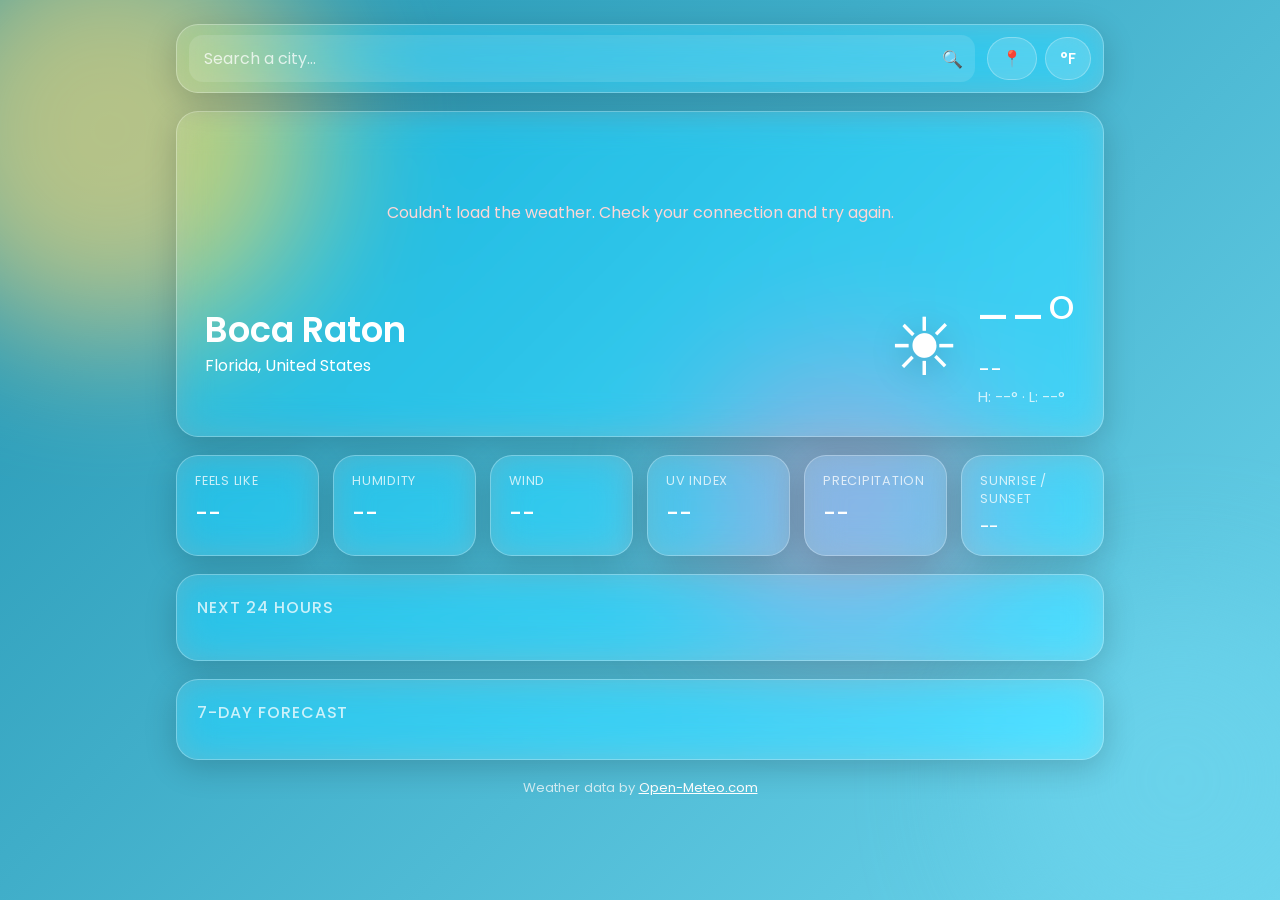
==== index.html @ b93be5ba "Add glassmorphic weather app using Open-Meteo API Default location is Boca Raton, FL. Includes curre" ====
<!DOCTYPE html>
<html lang="en">
<head>
  <meta charset="UTF-8" />
  <meta name="viewport" content="width=device-width, initial-scale=1.0" />
  <title>Glass Weather</title>
  <meta name="description" content="A glassmorphic weather app powered by the Open-Meteo API. Default location: Boca Raton, FL." />
  <link rel="preconnect" href="https://fonts.googleapis.com" />
  <link rel="preconnect" href="https://fonts.gstatic.com" crossorigin />
  <link href="https://fonts.googleapis.com/css2?family=Poppins:wght@300;400;500;600&display=swap" rel="stylesheet" />
  <link rel="stylesheet" href="style.css" />
</head>
<body data-sky="clear-day">
  <div class="bg">
    <span class="blob blob-1"></span>
    <span class="blob blob-2"></span>
    <span class="blob blob-3"></span>
  </div>

  <main class="app">
    <header class="glass topbar">
      <form id="search-form" class="search" autocomplete="off">
        <input id="search-input" type="search" placeholder="Search a city…" aria-label="Search a city" />
        <button type="submit" aria-label="Search">🔍</button>
        <ul id="suggestions" class="glass suggestions" hidden></ul>
      </form>
      <div class="actions">
        <button id="locate-btn" class="pill" type="button" title="Use my location">📍</button>
        <button id="unit-btn" class="pill" type="button" title="Toggle units">°F</button>
      </div>
    </header>

    <section class="glass current" aria-live="polite">
      <div id="status" class="status">Loading weather…</div>
      <div id="current-content" class="current-content" hidden>
        <div class="place">
          <h1 id="place-name">Boca Raton</h1>
          <p id="place-sub">Florida, United States</p>
          <p id="local-time" class="muted"></p>
        </div>
        <div class="now">
          <div id="now-icon" class="now-icon">☀️</div>
          <div>
            <div id="now-temp" class="now-temp">--°</div>
            <div id="now-desc" class="now-desc">--</div>
            <div id="now-hilo" class="muted">H: --° · L: --°</div>
          </div>
        </div>
      </div>
    </section>

    <section class="details">
      <div class="glass tile"><span class="tile-label">Feels like</span><span id="d-feels" class="tile-value">--</span></div>
      <div class="glass tile"><span class="tile-label">Humidity</span><span id="d-humidity" class="tile-value">--</span></div>
      <div class="glass tile"><span class="tile-label">Wind</span><span id="d-wind" class="tile-value">--</span></div>
      <div class="glass tile"><span class="tile-label">UV index</span><span id="d-uv" class="tile-value">--</span></div>
      <div class="glass tile"><span class="tile-label">Precipitation</span><span id="d-precip" class="tile-value">--</span></div>
      <div class="glass tile"><span class="tile-label">Sunrise / Sunset</span><span id="d-sun" class="tile-value small">--</span></div>
    </section>

    <section class="glass panel">
      <h2>Next 24 hours</h2>
      <div id="hourly" class="hourly"></div>
    </section>

    <section class="glass panel">
      <h2>7-day forecast</h2>
      <ul id="daily" class="daily"></ul>
    </section>

    <footer class="footer">
      Weather data by <a href="https://open-meteo.com/" target="_blank" rel="noopener">Open-Meteo.com</a>
    </footer>
  </main>

  <script src="app.js"></script>
</body>
</html>
---- style.css ----
:root {
  --glass-bg: rgba(255, 255, 255, 0.14);
  --glass-border: rgba(255, 255, 255, 0.28);
  --glass-shadow: 0 8px 32px rgba(0, 0, 0, 0.18);
  --text: #ffffff;
  --muted: rgba(255, 255, 255, 0.75);
  --radius: 22px;
  --sky-1: #4facfe;
  --sky-2: #00c6fb;
  --sky-3: #f9d423;
}

/* Background palettes per weather condition */
body[data-sky="clear-day"]    { --sky-1: #2193b0; --sky-2: #6dd5ed; --sky-3: #ffd86f; }
body[data-sky="clear-night"]  { --sky-1: #0f2027; --sky-2: #203a43; --sky-3: #6a5acd; }
body[data-sky="cloudy"]       { --sky-1: #536976; --sky-2: #8e9eab; --sky-3: #bbd2c5; }
body[data-sky="rain"]         { --sky-1: #1e3c72; --sky-2: #2a5298; --sky-3: #4ca1af; }
body[data-sky="storm"]        { --sky-1: #141e30; --sky-2: #243b55; --sky-3: #8e44ad; }
body[data-sky="snow"]         { --sky-1: #83a4d4; --sky-2: #b6fbff; --sky-3: #e0eafc; }
body[data-sky="fog"]          { --sky-1: #606c88; --sky-2: #9aa5b1; --sky-3: #d7dde8; }

* { box-sizing: border-box; margin: 0; padding: 0; }

html, body { min-height: 100%; }

body {
  font-family: "Poppins", system-ui, -apple-system, Segoe UI, Roboto, sans-serif;
  color: var(--text);
  background: var(--sky-1);
  min-height: 100vh;
  overflow-x: hidden;
}

/* Animated colour blobs behind the glass */
.bg {
  position: fixed; inset: 0; z-index: -1; overflow: hidden;
  background: linear-gradient(135deg, var(--sky-1), var(--sky-2));
}
.blob {
  position: absolute;
  border-radius: 50%;
  filter: blur(70px);
  opacity: 0.65;
  animation: float 18s ease-in-out infinite;
}
.blob-1 { width: 420px; height: 420px; background: var(--sky-3); top: -80px; left: -100px; }
.blob-2 { width: 360px; height: 360px; background: var(--sky-2); bottom: -60px; right: -80px; animation-delay: -6s; }
.blob-3 { width: 280px; height: 280px; background: #ff7eb3; top: 40%; left: 55%; opacity: 0.35; animation-delay: -12s; }

@keyframes float {
  0%, 100% { transform: translate(0, 0) scale(1); }
  33%      { transform: translate(40px, -30px) scale(1.08); }
  66%      { transform: translate(-30px, 30px) scale(0.95); }
}

/* Glass surface */
.glass {
  background: var(--glass-bg);
  border: 1px solid var(--glass-border);
  box-shadow: var(--glass-shadow);
  backdrop-filter: blur(18px) saturate(160%);
  -webkit-backdrop-filter: blur(18px) saturate(160%);
  border-radius: var(--radius);
}

.app {
  max-width: 960px;
  margin: 0 auto;
  padding: 24px 16px 40px;
  display: grid;
  grid-template-columns: minmax(0, 1fr);
  gap: 18px;
}

/* Top bar */
.topbar {
  display: flex;
  gap: 12px;
  align-items: center;
  padding: 10px 12px;
  position: relative;
  z-index: 10;
}
.search { flex: 1; min-width: 0; display: flex; position: relative; }
.search input {
  flex: 1;
  min-width: 0;
  background: rgba(255, 255, 255, 0.12);
  border: 1px solid transparent;
  border-radius: 14px;
  padding: 10px 44px 10px 14px;
  color: var(--text);
  font: inherit;
  outline: none;
  transition: border-color .2s, background .2s;
}
.search input::placeholder { color: var(--muted); }
.search input:focus { border-color: var(--glass-border); background: rgba(255, 255, 255, 0.2); }
.search button {
  position: absolute; right: 6px; top: 50%; transform: translateY(-50%);
  background: none; border: none; font-size: 1.05rem; cursor: pointer; padding: 6px;
}
.suggestions {
  position: absolute; top: calc(100% + 8px); left: 0; right: 0;
  list-style: none; padding: 6px; border-radius: 16px;
  background: rgba(30, 40, 60, 0.45);
}
.suggestions li {
  padding: 10px 12px; border-radius: 10px; cursor: pointer; font-size: .95rem;
}
.suggestions li small { color: var(--muted); margin-left: 6px; }
.suggestions li:hover, .suggestions li.active { background: rgba(255, 255, 255, 0.18); }

.actions { display: flex; gap: 8px; }
.pill {
  background: rgba(255, 255, 255, 0.15);
  border: 1px solid var(--glass-border);
  color: var(--text);
  border-radius: 999px;
  padding: 8px 14px;
  font: inherit; font-weight: 500;
  cursor: pointer;
  transition: background .2s, transform .1s;
}
.pill:hover { background: rgba(255, 255, 255, 0.28); }
.pill:active { transform: scale(.96); }

/* Current weather */
.current { padding: 28px; min-height: 200px; }
.status { text-align: center; padding: 60px 0; color: var(--muted); }
.status.error { color: #ffd6d6; }
.current-content {
  display: flex; justify-content: space-between; align-items: center;
  gap: 24px; flex-wrap: wrap;
}
.place h1 { font-size: 2.2rem; font-weight: 600; line-height: 1.1; }
.place p { margin-top: 4px; }
.muted { color: var(--muted); font-size: .92rem; }
.now { display: flex; align-items: center; gap: 18px; }
.now-icon { font-size: 5rem; filter: drop-shadow(0 6px 16px rgba(0,0,0,.2)); }
.now-temp { font-size: 4.2rem; font-weight: 300; line-height: 1; }
.now-desc { font-size: 1.15rem; font-weight: 500; margin: 4px 0; }

/* Detail tiles */
.details {
  display: grid;
  grid-template-columns: repeat(auto-fit, minmax(140px, 1fr));
  gap: 14px;
}
.tile { padding: 16px 18px; display: flex; flex-direction: column; gap: 6px; }
.tile-label { font-size: .8rem; text-transform: uppercase; letter-spacing: .06em; color: var(--muted); }
.tile-value { font-size: 1.4rem; font-weight: 500; }
.tile-value.small { font-size: 1rem; }

/* Panels */
.panel { padding: 20px; }
.panel h2 { font-size: 1rem; font-weight: 500; color: var(--muted); margin-bottom: 14px; text-transform: uppercase; letter-spacing: .06em; }

.hourly {
  display: flex; gap: 10px; overflow-x: auto; padding-bottom: 6px;
  scroll-snap-type: x mandatory;
  scrollbar-width: thin; scrollbar-color: rgba(255,255,255,.35) transparent;
}
.hour {
  flex: 0 0 78px; scroll-snap-align: start;
  display: flex; flex-direction: column; align-items: center; gap: 6px;
  padding: 12px 6px; border-radius: 16px;
  background: rgba(255, 255, 255, 0.08);
  border: 1px solid rgba(255, 255, 255, 0.12);
}
.hour.now-hour { background: rgba(255, 255, 255, 0.24); }
.hour .h-time { font-size: .8rem; color: var(--muted); }
.hour .h-icon { font-size: 1.6rem; }
.hour .h-temp { font-weight: 500; }
.hour .h-pop { font-size: .72rem; color: #c9ecff; min-height: 1em; }

.daily { list-style: none; display: grid; gap: 4px; }
.day {
  display: grid;
  grid-template-columns: 70px 36px 54px 1fr;
  align-items: center; gap: 12px;
  padding: 10px 6px;
  border-bottom: 1px solid rgba(255, 255, 255, 0.12);
}
.day:last-child { border-bottom: none; }
.day .d-name { font-weight: 500; }
.day .d-icon { font-size: 1.5rem; text-align: center; }
.day .d-pop { font-size: .8rem; color: #c9ecff; white-space: nowrap; }
.range { display: flex; align-items: center; gap: 10px; font-size: .95rem; }
.range .lo { color: var(--muted); width: 38px; text-align: right; }
.range .hi { width: 38px; }
.bar { flex: 1; height: 6px; border-radius: 6px; background: rgba(255, 255, 255, 0.15); position: relative; overflow: hidden; }
.bar span {
  position: absolute; top: 0; bottom: 0; border-radius: 6px;
  background: linear-gradient(90deg, #8fd3f4, #ffd86f, #ff9a76);
}

.footer { text-align: center; font-size: .82rem; color: var(--muted); }
.footer a { color: var(--text); }

@media (max-width: 560px) {
  .current { padding: 22px; }
  .place h1 { font-size: 1.8rem; }
  .now-icon { font-size: 4rem; }
  .now-temp { font-size: 3.4rem; }
  .day { grid-template-columns: 46px 28px 46px 1fr; gap: 6px; }
  .day .d-pop { font-size: .7rem; }
  .range { gap: 6px; }
}

@media (prefers-reduced-motion: reduce) {
  .blob { animation: none; }
}
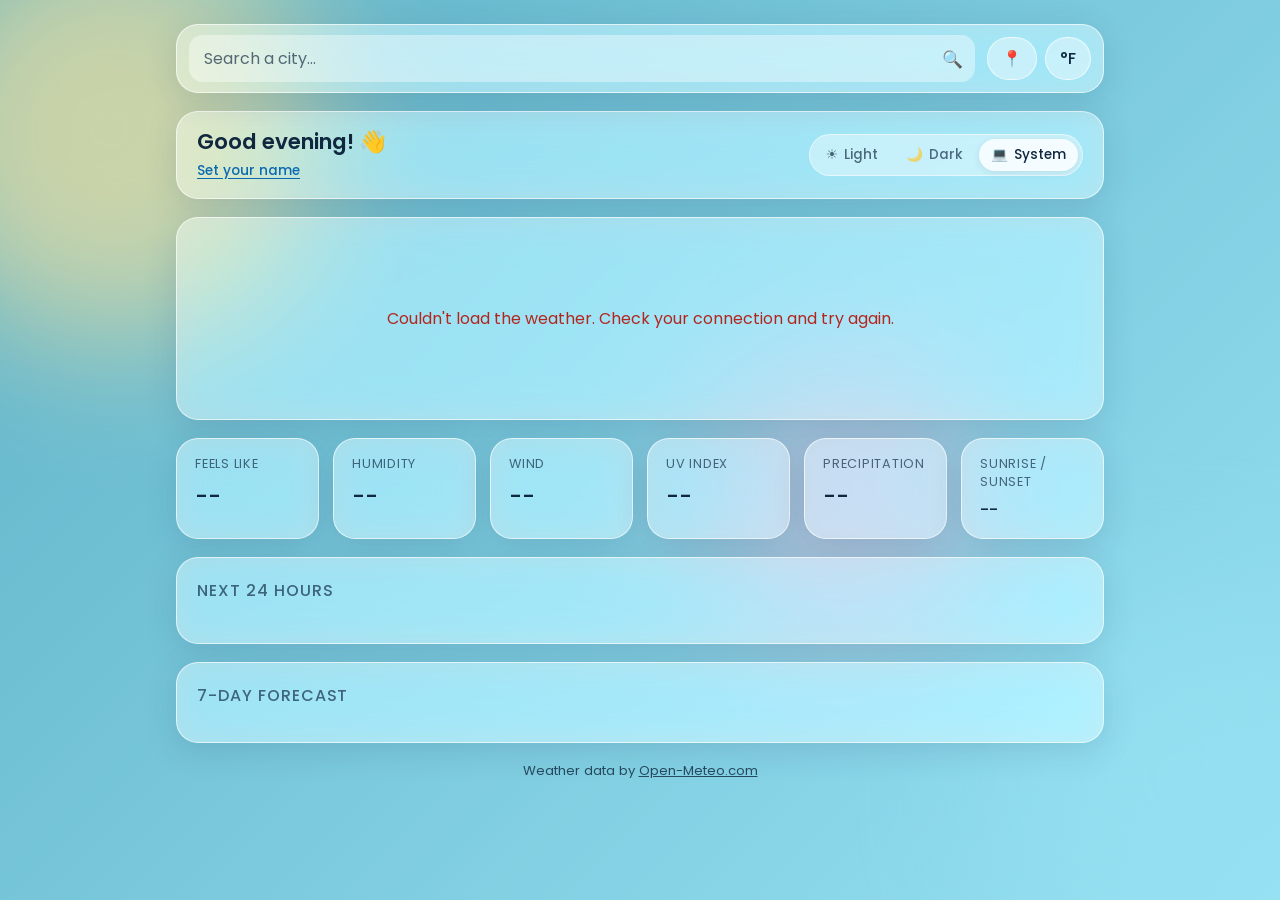
==== commit 81985242: "Add light/dark/system theme switch and personal greeting - Theme toggle with Light, Dark and System " ====
--- a/index.html
+++ b/index.html
@@ -9,6 +9,16 @@
   <link rel="preconnect" href="https://fonts.gstatic.com" crossorigin />
   <link href="https://fonts.googleapis.com/css2?family=Poppins:wght@300;400;500;600&display=swap" rel="stylesheet" />
   <link rel="stylesheet" href="style.css" />
+  <script>
+    // Apply the saved theme before first paint to avoid a flash of the wrong colors
+    (function () {
+      var choice = "system";
+      try { choice = JSON.parse(localStorage.getItem("gw-theme")) || "system"; } catch (e) {}
+      var dark = choice === "dark" ||
+        (choice === "system" && window.matchMedia("(prefers-color-scheme: dark)").matches);
+      document.documentElement.dataset.mode = dark ? "dark" : "light";
+    })();
+  </script>
 </head>
 <body data-sky="clear-day">
   <div class="bg">
@@ -29,6 +39,23 @@
         <button id="unit-btn" class="pill" type="button" title="Toggle units">°F</button>
       </div>
     </header>
+
+    <section class="glass greet-bar">
+      <div class="greeting">
+        <p id="greet-text" class="greet-text">Hello! 👋</p>
+        <p id="greet-sub" class="greet-sub"></p>
+        <button id="name-edit" class="link-btn" type="button">Set your name</button>
+        <form id="name-form" class="name-form" hidden>
+          <input id="name-input" type="text" maxlength="30" placeholder="Your name" aria-label="Your name" autocomplete="given-name" />
+          <button class="pill" type="submit">Save</button>
+        </form>
+      </div>
+      <div class="theme-switch" role="radiogroup" aria-label="Theme">
+        <button type="button" role="radio" data-theme-choice="light" aria-checked="false">☀️ <span>Light</span></button>
+        <button type="button" role="radio" data-theme-choice="dark" aria-checked="false">🌙 <span>Dark</span></button>
+        <button type="button" role="radio" data-theme-choice="system" aria-checked="false">💻 <span>System</span></button>
+      </div>
+    </section>
 
     <section class="glass current" aria-live="polite">
       <div id="status" class="status">Loading weather…</div>
--- a/style.css
+++ b/style.css
@@ -1,17 +1,46 @@
+/* Theme tokens — light is the default; dark applies when <html data-mode="dark">.
+   The active mode is resolved in JS from the Light / Dark / System choice. */
 :root {
-  --glass-bg: rgba(255, 255, 255, 0.14);
-  --glass-border: rgba(255, 255, 255, 0.28);
-  --glass-shadow: 0 8px 32px rgba(0, 0, 0, 0.18);
+  color-scheme: light;
+  --text: #10283f;
+  --muted: rgba(16, 40, 63, 0.68);
+  --glass-bg: rgba(255, 255, 255, 0.45);
+  --glass-border: rgba(255, 255, 255, 0.65);
+  --glass-shadow: 0 8px 32px rgba(31, 60, 100, 0.15);
+  --soft: rgba(255, 255, 255, 0.4);
+  --soft-hover: rgba(255, 255, 255, 0.7);
+  --soft-border: rgba(255, 255, 255, 0.55);
+  --active: rgba(255, 255, 255, 0.8);
+  --divider: rgba(16, 40, 63, 0.12);
+  --track: rgba(16, 40, 63, 0.12);
+  --accent: #0a6ab0;
+  --error: #b3261e;
+  --menu-bg: rgba(255, 255, 255, 0.82);
+  --bg-tint: rgba(255, 255, 255, 0.28);
+  --radius: 22px;
+}
+
+:root[data-mode="dark"] {
+  color-scheme: dark;
   --text: #ffffff;
-  --muted: rgba(255, 255, 255, 0.75);
-  --radius: 22px;
-  --sky-1: #4facfe;
-  --sky-2: #00c6fb;
-  --sky-3: #f9d423;
+  --muted: rgba(255, 255, 255, 0.72);
+  --glass-bg: rgba(15, 22, 40, 0.38);
+  --glass-border: rgba(255, 255, 255, 0.14);
+  --glass-shadow: 0 8px 32px rgba(0, 0, 0, 0.35);
+  --soft: rgba(255, 255, 255, 0.07);
+  --soft-hover: rgba(255, 255, 255, 0.16);
+  --soft-border: rgba(255, 255, 255, 0.1);
+  --active: rgba(255, 255, 255, 0.2);
+  --divider: rgba(255, 255, 255, 0.1);
+  --track: rgba(255, 255, 255, 0.15);
+  --accent: #9fd8ff;
+  --error: #ffb4ab;
+  --menu-bg: rgba(20, 28, 48, 0.88);
+  --bg-tint: rgba(5, 10, 25, 0.45);
 }
 
 /* Background palettes per weather condition */
-body[data-sky="clear-day"]    { --sky-1: #2193b0; --sky-2: #6dd5ed; --sky-3: #ffd86f; }
+body                          { --sky-1: #2193b0; --sky-2: #6dd5ed; --sky-3: #ffd86f; }
 body[data-sky="clear-night"]  { --sky-1: #0f2027; --sky-2: #203a43; --sky-3: #6a5acd; }
 body[data-sky="cloudy"]       { --sky-1: #536976; --sky-2: #8e9eab; --sky-3: #bbd2c5; }
 body[data-sky="rain"]         { --sky-1: #1e3c72; --sky-2: #2a5298; --sky-3: #4ca1af; }
@@ -19,7 +48,13 @@
 body[data-sky="snow"]         { --sky-1: #83a4d4; --sky-2: #b6fbff; --sky-3: #e0eafc; }
 body[data-sky="fog"]          { --sky-1: #606c88; --sky-2: #9aa5b1; --sky-3: #d7dde8; }
 
+/* Softer dusk tones for the darkest skies when the light theme is on */
+:root[data-mode="light"] body[data-sky="clear-night"] { --sky-1: #5b6b9c; --sky-2: #a1a9d6; --sky-3: #f3b6c9; }
+:root[data-mode="light"] body[data-sky="storm"]       { --sky-1: #4b5d7a; --sky-2: #8a9bb8; --sky-3: #b48ee0; }
+
 * { box-sizing: border-box; margin: 0; padding: 0; }
+
+[hidden] { display: none !important; }
 
 html, body { min-height: 100%; }
 
@@ -29,12 +64,19 @@
   background: var(--sky-1);
   min-height: 100vh;
   overflow-x: hidden;
+  transition: color .4s ease;
 }
 
 /* Animated colour blobs behind the glass */
 .bg {
   position: fixed; inset: 0; z-index: -1; overflow: hidden;
   background: linear-gradient(135deg, var(--sky-1), var(--sky-2));
+}
+.bg::after {
+  content: "";
+  position: absolute; inset: 0;
+  background: var(--bg-tint);
+  transition: background .4s ease;
 }
 .blob {
   position: absolute;
@@ -61,6 +103,7 @@
   backdrop-filter: blur(18px) saturate(160%);
   -webkit-backdrop-filter: blur(18px) saturate(160%);
   border-radius: var(--radius);
+  transition: background .4s ease, border-color .4s ease;
 }
 
 .app {
@@ -85,7 +128,7 @@
 .search input {
   flex: 1;
   min-width: 0;
-  background: rgba(255, 255, 255, 0.12);
+  background: var(--soft);
   border: 1px solid transparent;
   border-radius: 14px;
   padding: 10px 44px 10px 14px;
@@ -95,7 +138,7 @@
   transition: border-color .2s, background .2s;
 }
 .search input::placeholder { color: var(--muted); }
-.search input:focus { border-color: var(--glass-border); background: rgba(255, 255, 255, 0.2); }
+.search input:focus { border-color: var(--glass-border); background: var(--soft-hover); }
 .search button {
   position: absolute; right: 6px; top: 50%; transform: translateY(-50%);
   background: none; border: none; font-size: 1.05rem; cursor: pointer; padding: 6px;
@@ -103,17 +146,17 @@
 .suggestions {
   position: absolute; top: calc(100% + 8px); left: 0; right: 0;
   list-style: none; padding: 6px; border-radius: 16px;
-  background: rgba(30, 40, 60, 0.45);
+  background: var(--menu-bg);
 }
 .suggestions li {
   padding: 10px 12px; border-radius: 10px; cursor: pointer; font-size: .95rem;
 }
 .suggestions li small { color: var(--muted); margin-left: 6px; }
-.suggestions li:hover, .suggestions li.active { background: rgba(255, 255, 255, 0.18); }
+.suggestions li:hover, .suggestions li.active { background: var(--soft-hover); }
 
 .actions { display: flex; gap: 8px; }
 .pill {
-  background: rgba(255, 255, 255, 0.15);
+  background: var(--soft);
   border: 1px solid var(--glass-border);
   color: var(--text);
   border-radius: 999px;
@@ -122,13 +165,55 @@
   cursor: pointer;
   transition: background .2s, transform .1s;
 }
-.pill:hover { background: rgba(255, 255, 255, 0.28); }
+.pill:hover { background: var(--soft-hover); }
 .pill:active { transform: scale(.96); }
+
+/* Greeting + theme switch */
+.greet-bar {
+  display: flex; align-items: center; justify-content: space-between;
+  gap: 14px 20px; flex-wrap: wrap;
+  padding: 16px 20px;
+}
+.greeting { min-width: 0; }
+.greet-text { font-size: 1.35rem; font-weight: 600; line-height: 1.25; }
+.greet-sub { font-size: .92rem; color: var(--muted); margin-top: 2px; }
+.link-btn {
+  background: none; border: none; padding: 0; margin-top: 4px;
+  color: var(--accent); font: inherit; font-size: .85rem; font-weight: 500;
+  cursor: pointer; text-decoration: underline; text-underline-offset: 3px;
+}
+.name-form { display: flex; gap: 8px; margin-top: 8px; }
+.name-form input {
+  min-width: 0; width: 200px;
+  background: var(--soft); border: 1px solid var(--glass-border); border-radius: 12px;
+  padding: 8px 12px; color: var(--text); font: inherit; outline: none;
+}
+.name-form input::placeholder { color: var(--muted); }
+.name-form input:focus { background: var(--soft-hover); }
+.name-form .pill { padding: 6px 14px; }
+
+.theme-switch {
+  display: inline-flex; gap: 4px; padding: 4px;
+  background: var(--soft); border: 1px solid var(--soft-border);
+  border-radius: 999px;
+}
+.theme-switch button {
+  display: inline-flex; align-items: center; gap: 6px;
+  background: none; border: none; border-radius: 999px;
+  padding: 6px 12px;
+  color: var(--muted); font: inherit; font-size: .85rem; font-weight: 500;
+  cursor: pointer; transition: background .2s, color .2s;
+}
+.theme-switch button:hover { color: var(--text); }
+.theme-switch button[aria-checked="true"] {
+  background: var(--active); color: var(--text);
+  box-shadow: 0 2px 8px rgba(0, 0, 0, 0.08);
+}
 
 /* Current weather */
 .current { padding: 28px; min-height: 200px; }
 .status { text-align: center; padding: 60px 0; color: var(--muted); }
-.status.error { color: #ffd6d6; }
+.status.error { color: var(--error); }
 .current-content {
   display: flex; justify-content: space-between; align-items: center;
   gap: 24px; flex-wrap: wrap;
@@ -159,20 +244,20 @@
 .hourly {
   display: flex; gap: 10px; overflow-x: auto; padding-bottom: 6px;
   scroll-snap-type: x mandatory;
-  scrollbar-width: thin; scrollbar-color: rgba(255,255,255,.35) transparent;
+  scrollbar-width: thin; scrollbar-color: var(--track) transparent;
 }
 .hour {
   flex: 0 0 78px; scroll-snap-align: start;
   display: flex; flex-direction: column; align-items: center; gap: 6px;
   padding: 12px 6px; border-radius: 16px;
-  background: rgba(255, 255, 255, 0.08);
-  border: 1px solid rgba(255, 255, 255, 0.12);
-}
-.hour.now-hour { background: rgba(255, 255, 255, 0.24); }
+  background: var(--soft);
+  border: 1px solid var(--soft-border);
+}
+.hour.now-hour { background: var(--active); }
 .hour .h-time { font-size: .8rem; color: var(--muted); }
 .hour .h-icon { font-size: 1.6rem; }
 .hour .h-temp { font-weight: 500; }
-.hour .h-pop { font-size: .72rem; color: #c9ecff; min-height: 1em; }
+.hour .h-pop { font-size: .72rem; color: var(--accent); min-height: 1em; }
 
 .daily { list-style: none; display: grid; gap: 4px; }
 .day {
@@ -180,22 +265,22 @@
   grid-template-columns: 70px 36px 54px 1fr;
   align-items: center; gap: 12px;
   padding: 10px 6px;
-  border-bottom: 1px solid rgba(255, 255, 255, 0.12);
+  border-bottom: 1px solid var(--divider);
 }
 .day:last-child { border-bottom: none; }
 .day .d-name { font-weight: 500; }
 .day .d-icon { font-size: 1.5rem; text-align: center; }
-.day .d-pop { font-size: .8rem; color: #c9ecff; white-space: nowrap; }
+.day .d-pop { font-size: .8rem; color: var(--accent); white-space: nowrap; }
 .range { display: flex; align-items: center; gap: 10px; font-size: .95rem; }
 .range .lo { color: var(--muted); width: 38px; text-align: right; }
 .range .hi { width: 38px; }
-.bar { flex: 1; height: 6px; border-radius: 6px; background: rgba(255, 255, 255, 0.15); position: relative; overflow: hidden; }
+.bar { flex: 1; height: 6px; border-radius: 6px; background: var(--track); position: relative; overflow: hidden; }
 .bar span {
   position: absolute; top: 0; bottom: 0; border-radius: 6px;
   background: linear-gradient(90deg, #8fd3f4, #ffd86f, #ff9a76);
 }
 
-.footer { text-align: center; font-size: .82rem; color: var(--muted); }
+.footer { text-align: center; font-size: .82rem; color: var(--text); opacity: .8; }
 .footer a { color: var(--text); }
 
 @media (max-width: 560px) {
@@ -203,6 +288,9 @@
   .place h1 { font-size: 1.8rem; }
   .now-icon { font-size: 4rem; }
   .now-temp { font-size: 3.4rem; }
+  .greet-text { font-size: 1.2rem; }
+  .theme-switch { width: 100%; }
+  .theme-switch button { flex: 1; justify-content: center; }
   .day { grid-template-columns: 46px 28px 46px 1fr; gap: 6px; }
   .day .d-pop { font-size: .7rem; }
   .range { gap: 6px; }
@@ -210,4 +298,5 @@
 
 @media (prefers-reduced-motion: reduce) {
   .blob { animation: none; }
-}
+  * { transition: none !important; }
+}
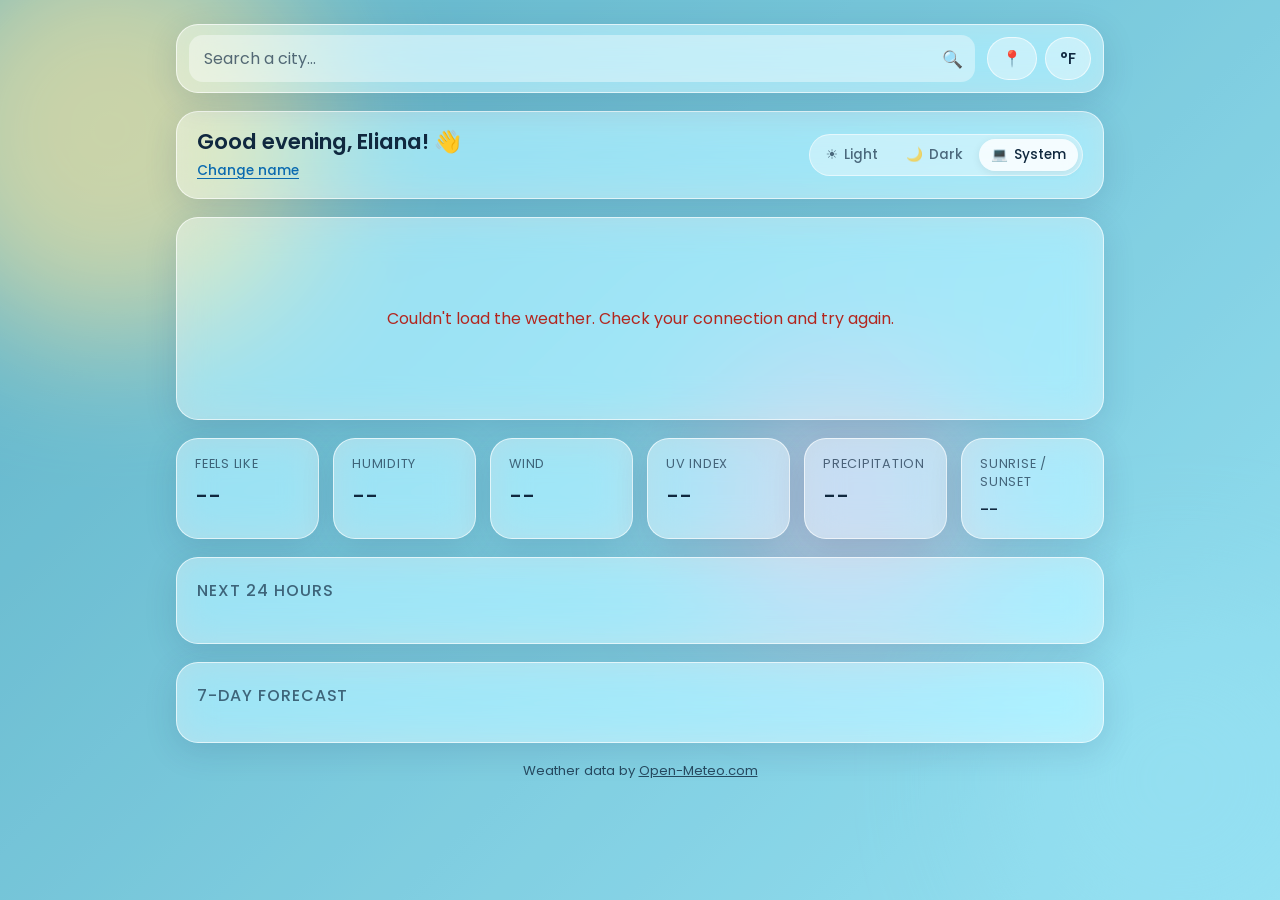
==== commit 6368f261: "Set Eliana as the default greeting name Co-Authored-By: Claude Opus 5.5 <noreply@anthropic.com> Clau" ====
--- a/index.html
+++ b/index.html
@@ -42,7 +42,7 @@
 
     <section class="glass greet-bar">
       <div class="greeting">
-        <p id="greet-text" class="greet-text">Hello! 👋</p>
+        <p id="greet-text" class="greet-text">Hello, Eliana! 👋</p>
         <p id="greet-sub" class="greet-sub"></p>
         <button id="name-edit" class="link-btn" type="button">Set your name</button>
         <form id="name-form" class="name-form" hidden>
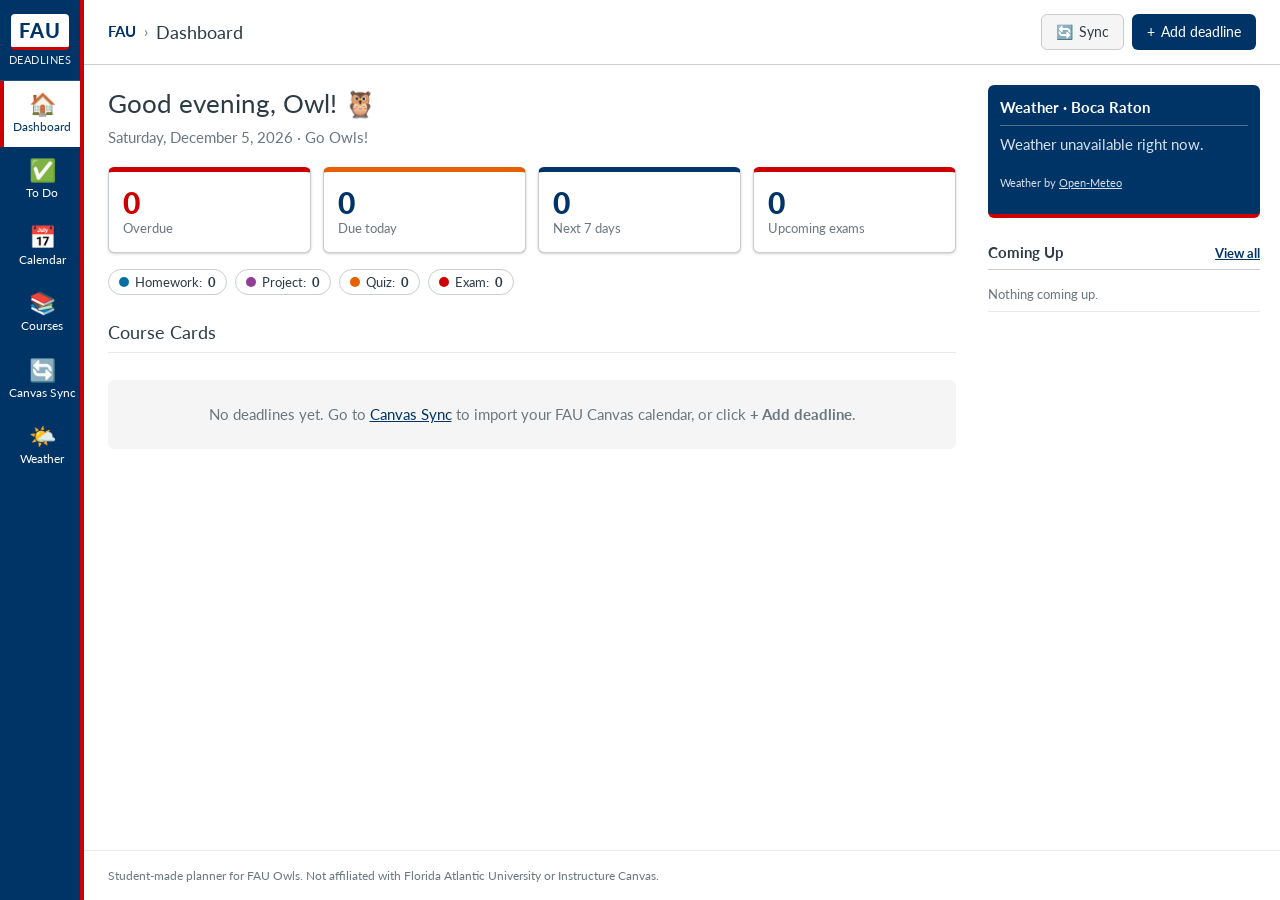
==== commit 6e7b94dd: "Add Owl Deadlines: FAU Canvas deadline organizer with Open-Meteo weather - Canvas-style layout in FA" ====
--- a/index.html
+++ b/index.html
@@ -3,103 +3,221 @@
 <head>
   <meta charset="UTF-8" />
   <meta name="viewport" content="width=device-width, initial-scale=1.0" />
-  <title>Glass Weather</title>
-  <meta name="description" content="A glassmorphic weather app powered by the Open-Meteo API. Default location: Boca Raton, FL." />
+  <title>Owl Deadlines</title>
+  <meta name="description" content="Organize homework, projects, quizzes and exams from Canvas for Florida Atlantic University students, with Open-Meteo campus weather." />
+  <meta name="theme-color" content="#003366" />
+  <link rel="icon" href="data:image/svg+xml,<svg xmlns='http://www.w3.org/2000/svg' viewBox='0 0 64 64'><rect width='64' height='64' rx='12' fill='%23003366'/><text x='32' y='42' font-family='Arial' font-weight='700' font-size='26' text-anchor='middle' fill='white'>OD</text><rect x='10' y='50' width='44' height='4' fill='%23CC0000'/></svg>" />
   <link rel="preconnect" href="https://fonts.googleapis.com" />
   <link rel="preconnect" href="https://fonts.gstatic.com" crossorigin />
-  <link href="https://fonts.googleapis.com/css2?family=Poppins:wght@300;400;500;600&display=swap" rel="stylesheet" />
-  <link rel="stylesheet" href="style.css" />
-  <script>
-    // Apply the saved theme before first paint to avoid a flash of the wrong colors
-    (function () {
-      var choice = "system";
-      try { choice = JSON.parse(localStorage.getItem("gw-theme")) || "system"; } catch (e) {}
-      var dark = choice === "dark" ||
-        (choice === "system" && window.matchMedia("(prefers-color-scheme: dark)").matches);
-      document.documentElement.dataset.mode = dark ? "dark" : "light";
-    })();
-  </script>
+  <link href="https://fonts.googleapis.com/css2?family=Lato:wght@400;700;900&display=swap" rel="stylesheet" />
+  <link rel="stylesheet" href="planner.css" />
 </head>
-<body data-sky="clear-day">
-  <div class="bg">
-    <span class="blob blob-1"></span>
-    <span class="blob blob-2"></span>
-    <span class="blob blob-3"></span>
-  </div>
-
-  <main class="app">
-    <header class="glass topbar">
-      <form id="search-form" class="search" autocomplete="off">
-        <input id="search-input" type="search" placeholder="Search a city…" aria-label="Search a city" />
-        <button type="submit" aria-label="Search">🔍</button>
-        <ul id="suggestions" class="glass suggestions" hidden></ul>
-      </form>
-      <div class="actions">
-        <button id="locate-btn" class="pill" type="button" title="Use my location">📍</button>
-        <button id="unit-btn" class="pill" type="button" title="Toggle units">°F</button>
+<body>
+  <!-- Global navigation (Canvas-style) -->
+  <nav class="global-nav" aria-label="Main">
+    <a class="brand" href="#dashboard" title="Owl Deadlines">
+      <span class="brand-mark">FAU</span>
+      <span class="brand-sub">Deadlines</span>
+    </a>
+    <a class="nav-item" href="#dashboard" data-view="dashboard"><span class="nav-ico">🏠</span><span>Dashboard</span></a>
+    <a class="nav-item" href="#todo" data-view="todo"><span class="nav-ico">✅</span><span>To Do</span><b id="nav-badge" class="nav-badge" hidden>0</b></a>
+    <a class="nav-item" href="#calendar" data-view="calendar"><span class="nav-ico">📅</span><span>Calendar</span></a>
+    <a class="nav-item" href="#courses" data-view="courses"><span class="nav-ico">📚</span><span>Courses</span></a>
+    <a class="nav-item" href="#sync" data-view="sync"><span class="nav-ico">🔄</span><span>Canvas Sync</span></a>
+    <a class="nav-item" href="weather/"><span class="nav-ico">🌤️</span><span>Weather</span></a>
+  </nav>
+
+  <div class="layout">
+    <header class="page-header">
+      <div class="crumbs">
+        <span class="crumb-root">FAU</span>
+        <span class="crumb-sep">›</span>
+        <h1 id="page-title">Dashboard</h1>
+      </div>
+      <div class="header-actions">
+        <button id="sync-btn" class="btn btn-secondary" type="button" title="Sync with Canvas">🔄 <span>Sync</span></button>
+        <button id="add-btn" class="btn btn-primary" type="button">+ <span>Add deadline</span></button>
       </div>
     </header>
 
-    <section class="glass greet-bar">
-      <div class="greeting">
-        <p id="greet-text" class="greet-text">Hello, Eliana! 👋</p>
-        <p id="greet-sub" class="greet-sub"></p>
-        <button id="name-edit" class="link-btn" type="button">Set your name</button>
-        <form id="name-form" class="name-form" hidden>
-          <input id="name-input" type="text" maxlength="30" placeholder="Your name" aria-label="Your name" autocomplete="given-name" />
-          <button class="pill" type="submit">Save</button>
-        </form>
+    <div class="content-wrap">
+      <main id="main" class="main">
+        <!-- DASHBOARD -->
+        <section id="view-dashboard" class="view">
+          <div class="greeting">
+            <h2 id="greet">Welcome, Owl!</h2>
+            <p id="greet-sub" class="muted"></p>
+          </div>
+
+          <div class="stats">
+            <button class="stat stat-overdue" data-jump="overdue"><span class="stat-num" id="s-overdue">0</span><span class="stat-label">Overdue</span></button>
+            <button class="stat stat-today" data-jump="today"><span class="stat-num" id="s-today">0</span><span class="stat-label">Due today</span></button>
+            <button class="stat stat-week" data-jump="week"><span class="stat-num" id="s-week">0</span><span class="stat-label">Next 7 days</span></button>
+            <button class="stat stat-exams" data-jump="exam"><span class="stat-num" id="s-exams">0</span><span class="stat-label">Upcoming exams</span></button>
+          </div>
+
+          <div class="type-legend" id="type-breakdown"></div>
+
+          <h3 class="section-title">Course Cards</h3>
+          <div id="dash-cards" class="course-cards"></div>
+          <p id="dash-empty" class="empty" hidden>
+            No deadlines yet. Go to <a href="#sync">Canvas Sync</a> to import your FAU Canvas calendar, or click <b>+ Add deadline</b>.
+          </p>
+        </section>
+
+        <!-- TO DO -->
+        <section id="view-todo" class="view" hidden>
+          <div class="toolbar">
+            <input id="f-search" type="search" placeholder="Search deadlines…" aria-label="Search deadlines" />
+            <select id="f-course" aria-label="Filter by course"><option value="">All courses</option></select>
+            <select id="f-range" aria-label="Filter by time">
+              <option value="">Any time</option>
+              <option value="overdue">Overdue</option>
+              <option value="today">Today</option>
+              <option value="week">Next 7 days</option>
+              <option value="month">Next 30 days</option>
+            </select>
+            <label class="check"><input id="f-done" type="checkbox" /> Show completed</label>
+          </div>
+          <div class="chips" id="f-types" role="group" aria-label="Filter by type"></div>
+          <div id="todo-list" class="todo-list"></div>
+        </section>
+
+        <!-- CALENDAR -->
+        <section id="view-calendar" class="view" hidden>
+          <div class="cal-head">
+            <div class="cal-nav">
+              <button id="cal-prev" class="btn btn-secondary" type="button" aria-label="Previous month">‹</button>
+              <button id="cal-today" class="btn btn-secondary" type="button">Today</button>
+              <button id="cal-next" class="btn btn-secondary" type="button" aria-label="Next month">›</button>
+            </div>
+            <h2 id="cal-title">Month</h2>
+          </div>
+          <div class="cal-grid-wrap">
+            <div class="cal-dow"><span>Sun</span><span>Mon</span><span>Tue</span><span>Wed</span><span>Thu</span><span>Fri</span><span>Sat</span></div>
+            <div id="cal-grid" class="cal-grid"></div>
+          </div>
+        </section>
+
+        <!-- COURSES -->
+        <section id="view-courses" class="view" hidden>
+          <div id="course-cards" class="course-cards"></div>
+          <p id="courses-empty" class="empty" hidden>No courses yet — they appear automatically after a Canvas sync.</p>
+        </section>
+
+        <!-- SYNC / SETTINGS -->
+        <section id="view-sync" class="view" hidden>
+          <div class="card">
+            <h3>1. Connect your FAU Canvas calendar feed</h3>
+            <ol class="steps">
+              <li>Log in to Canvas at <b>canvas.fau.edu</b> and open <b>Calendar</b> in the left menu.</li>
+              <li>At the bottom of the right sidebar, click <b>Calendar Feed</b>.</li>
+              <li>Copy the link (it looks like <code>https://fau.instructure.com/feeds/calendars/user_….ics</code>) and paste it below.</li>
+            </ol>
+            <form id="feed-form" class="feed-form">
+              <input id="feed-url" type="url" placeholder="https://fau.instructure.com/feeds/calendars/user_XXXX.ics" aria-label="Canvas calendar feed URL" />
+              <button class="btn btn-primary" type="submit">Save &amp; Sync</button>
+            </form>
+            <p id="sync-status" class="muted small"></p>
+            <p class="muted small">🔒 The feed link is stored only in this browser. It is sent to this site's Netlify function only to fetch the calendar (Canvas blocks direct browser requests).</p>
+          </div>
+
+          <div class="card">
+            <h3>2. …or upload an .ics file</h3>
+            <p class="muted small">Open the feed link in your browser to download it, then upload the file here. Works even without the Netlify function.</p>
+            <input id="ics-file" type="file" accept=".ics,text/calendar" />
+          </div>
+
+          <div class="card">
+            <h3>Preferences</h3>
+            <div class="form-grid">
+              <label>Your name
+                <input id="pref-name" type="text" maxlength="30" placeholder="Owl" />
+              </label>
+              <label>Campus (for weather)
+                <select id="pref-campus"></select>
+              </label>
+              <label class="check"><input id="pref-events" type="checkbox" /> Include regular calendar events (not just assignments)</label>
+            </div>
+          </div>
+
+          <div class="card">
+            <h3>Data</h3>
+            <div class="btn-row">
+              <button id="export-btn" class="btn btn-secondary" type="button">⬇️ Export backup</button>
+              <label class="btn btn-secondary file-btn">⬆️ Restore backup<input id="restore-file" type="file" accept="application/json" hidden /></label>
+              <button id="clear-canvas-btn" class="btn btn-danger" type="button">Remove Canvas items</button>
+              <button id="reset-btn" class="btn btn-danger" type="button">Reset everything</button>
+            </div>
+          </div>
+        </section>
+      </main>
+
+      <!-- Right sidebar (Canvas-style To Do / Coming Up) -->
+      <aside class="sidebar">
+        <div class="side-block weather-block">
+          <div class="side-title">
+            <span>Weather · <span id="w-campus">Boca Raton</span></span>
+          </div>
+          <div id="w-now" class="w-now muted">Loading weather…</div>
+          <div id="w-days" class="w-days"></div>
+          <p class="tiny muted">Weather by <a href="https://open-meteo.com/" target="_blank" rel="noopener">Open-Meteo</a></p>
+        </div>
+        <div class="side-block">
+          <div class="side-title"><span>Coming Up</span><a href="#todo" class="small">View all</a></div>
+          <ul id="side-upcoming" class="side-list"></ul>
+        </div>
+      </aside>
+    </div>
+
+    <footer class="footer">
+      Student-made planner for FAU Owls. Not affiliated with Florida Atlantic University or Instructure Canvas.
+    </footer>
+  </div>
+
+  <!-- Add / edit modal -->
+  <dialog id="modal" class="modal" aria-labelledby="modal-title">
+    <form id="item-form" method="dialog">
+      <header class="modal-head">
+        <h2 id="modal-title">Add deadline</h2>
+        <button type="button" class="icon-btn" data-close aria-label="Close">✕</button>
+      </header>
+      <div class="modal-body form-grid">
+        <p id="i-canvas-note" class="span-2 muted small" hidden>🔄 Imported from Canvas — title and due date update automatically on sync. You can change the type, notes and completion.</p>
+        <label class="span-2">Title
+          <input id="i-title" type="text" required maxlength="200" placeholder="e.g. Midterm Exam" />
+        </label>
+        <label>Course
+          <input id="i-course" type="text" list="course-list" maxlength="100" placeholder="e.g. ISM6247" />
+          <datalist id="course-list"></datalist>
+        </label>
+        <label>Type
+          <select id="i-type"></select>
+        </label>
+        <label>Due date
+          <input id="i-date" type="date" required />
+        </label>
+        <label>Due time
+          <input id="i-time" type="time" value="23:59" />
+        </label>
+        <label class="span-2">Canvas link (optional)
+          <input id="i-url" type="url" placeholder="https://fau.instructure.com/courses/…" />
+        </label>
+        <label class="span-2">Notes
+          <textarea id="i-notes" rows="3" maxlength="2000"></textarea>
+        </label>
       </div>
-      <div class="theme-switch" role="radiogroup" aria-label="Theme">
-        <button type="button" role="radio" data-theme-choice="light" aria-checked="false">☀️ <span>Light</span></button>
-        <button type="button" role="radio" data-theme-choice="dark" aria-checked="false">🌙 <span>Dark</span></button>
-        <button type="button" role="radio" data-theme-choice="system" aria-checked="false">💻 <span>System</span></button>
-      </div>
-    </section>
-
-    <section class="glass current" aria-live="polite">
-      <div id="status" class="status">Loading weather…</div>
-      <div id="current-content" class="current-content" hidden>
-        <div class="place">
-          <h1 id="place-name">Boca Raton</h1>
-          <p id="place-sub">Florida, United States</p>
-          <p id="local-time" class="muted"></p>
-        </div>
-        <div class="now">
-          <div id="now-icon" class="now-icon">☀️</div>
-          <div>
-            <div id="now-temp" class="now-temp">--°</div>
-            <div id="now-desc" class="now-desc">--</div>
-            <div id="now-hilo" class="muted">H: --° · L: --°</div>
-          </div>
-        </div>
-      </div>
-    </section>
-
-    <section class="details">
-      <div class="glass tile"><span class="tile-label">Feels like</span><span id="d-feels" class="tile-value">--</span></div>
-      <div class="glass tile"><span class="tile-label">Humidity</span><span id="d-humidity" class="tile-value">--</span></div>
-      <div class="glass tile"><span class="tile-label">Wind</span><span id="d-wind" class="tile-value">--</span></div>
-      <div class="glass tile"><span class="tile-label">UV index</span><span id="d-uv" class="tile-value">--</span></div>
-      <div class="glass tile"><span class="tile-label">Precipitation</span><span id="d-precip" class="tile-value">--</span></div>
-      <div class="glass tile"><span class="tile-label">Sunrise / Sunset</span><span id="d-sun" class="tile-value small">--</span></div>
-    </section>
-
-    <section class="glass panel">
-      <h2>Next 24 hours</h2>
-      <div id="hourly" class="hourly"></div>
-    </section>
-
-    <section class="glass panel">
-      <h2>7-day forecast</h2>
-      <ul id="daily" class="daily"></ul>
-    </section>
-
-    <footer class="footer">
-      Weather data by <a href="https://open-meteo.com/" target="_blank" rel="noopener">Open-Meteo.com</a>
-    </footer>
-  </main>
-
-  <script src="app.js"></script>
+      <footer class="modal-foot">
+        <button id="i-delete" type="button" class="btn btn-danger" hidden>Delete</button>
+        <span class="spacer"></span>
+        <button type="button" class="btn btn-secondary" data-close>Cancel</button>
+        <button type="submit" class="btn btn-primary">Save</button>
+      </footer>
+    </form>
+  </dialog>
+
+  <div id="toast" class="toast" role="status" aria-live="polite" hidden></div>
+
+  <script src="planner.js"></script>
 </body>
 </html>
--- a/planner.css
+++ b/planner.css
@@ -0,0 +1,320 @@
+/* Owl Deadlines — Canvas-inspired layout in FAU colors */
+:root {
+  --fau-blue: #003366;
+  --fau-blue-dark: #00264d;
+  --fau-blue-light: #e6edf5;
+  --fau-red: #cc0000;
+  --fau-red-dark: #a30000;
+  --fau-gray: #8a8d8f;
+
+  --bg: #ffffff;
+  --bg-soft: #f5f5f5;
+  --text: #2d3b45;           /* Canvas body text */
+  --muted: #6b7780;
+  --border: #c7cdd1;          /* Canvas border gray */
+  --border-soft: #e8eaec;
+
+  --t-homework: #0770a3;
+  --t-project: #8f3e97;
+  --t-quiz: #e66000;
+  --t-exam: #cc0000;
+  --t-event: #6b7780;
+
+  --ok: #0b874b;
+  --nav-w: 84px;
+  --side-w: 300px;
+  --radius: 6px;
+  --shadow: 0 1px 3px rgba(0, 0, 0, .12), 0 1px 2px rgba(0, 0, 0, .08);
+}
+
+* { box-sizing: border-box; }
+html, body { margin: 0; }
+body {
+  font-family: "Lato", "Helvetica Neue", Arial, sans-serif;
+  color: var(--text);
+  background: var(--bg);
+  font-size: 15px;
+  line-height: 1.45;
+}
+a { color: var(--fau-blue); }
+a:hover { color: var(--fau-red); }
+[hidden] { display: none !important; }
+code { background: var(--bg-soft); padding: 1px 5px; border-radius: 3px; font-size: 13px; word-break: break-all; }
+.muted { color: var(--muted); }
+.small { font-size: 13px; }
+.tiny { font-size: 11px; }
+
+/* ---------- Global nav ---------- */
+.global-nav {
+  position: fixed; inset: 0 auto 0 0; width: var(--nav-w);
+  background: var(--fau-blue);
+  display: flex; flex-direction: column; align-items: stretch;
+  z-index: 20; overflow-y: auto;
+  border-right: 4px solid var(--fau-red);
+}
+.brand {
+  display: flex; flex-direction: column; align-items: center; gap: 2px;
+  padding: 14px 4px 12px; text-decoration: none; color: #fff;
+  border-bottom: 1px solid rgba(255, 255, 255, .15);
+}
+.brand:hover { color: #fff; }
+.brand-mark {
+  font-weight: 900; font-size: 20px; letter-spacing: 1px;
+  background: #fff; color: var(--fau-blue); border-radius: 4px; padding: 2px 8px;
+  border-bottom: 3px solid var(--fau-red);
+}
+.brand-sub { font-size: 11px; text-transform: uppercase; letter-spacing: .5px; opacity: .9; }
+.nav-item {
+  position: relative;
+  display: flex; flex-direction: column; align-items: center; gap: 3px;
+  padding: 12px 4px; color: #fff; text-decoration: none; font-size: 12px; text-align: center;
+  border-left: 4px solid transparent;
+}
+.nav-item:hover { background: var(--fau-blue-dark); color: #fff; }
+.nav-item.active { background: #fff; color: var(--fau-blue); border-left-color: var(--fau-red); }
+.nav-ico { font-size: 22px; line-height: 1; }
+.nav-badge {
+  position: absolute; top: 6px; right: 14px;
+  background: var(--fau-red); color: #fff; font-size: 11px; font-weight: 700;
+  border-radius: 10px; padding: 0 6px; min-width: 18px; line-height: 18px;
+}
+
+/* ---------- Layout ---------- */
+.layout { margin-left: var(--nav-w); min-height: 100vh; min-width: 0; overflow-x: clip; display: flex; flex-direction: column; }
+.page-header {
+  display: flex; align-items: center; justify-content: space-between; gap: 12px; flex-wrap: wrap;
+  padding: 14px 24px; border-bottom: 1px solid var(--border);
+  position: sticky; top: 0; background: var(--bg); z-index: 10;
+}
+.crumbs { display: flex; align-items: center; gap: 8px; min-width: 0; }
+.crumb-root { color: var(--fau-blue); font-weight: 700; }
+.crumb-sep { color: var(--muted); }
+.page-header h1 { font-size: 18px; margin: 0; font-weight: 400; }
+.header-actions { display: flex; gap: 8px; }
+
+.content-wrap { display: flex; flex: 1; align-items: flex-start; }
+.main { flex: 1; min-width: 0; padding: 20px 24px 40px; }
+.sidebar {
+  width: var(--side-w); flex-shrink: 0; padding: 20px 20px 40px 8px;
+  position: sticky; top: 62px;
+}
+.footer { padding: 16px 24px; border-top: 1px solid var(--border-soft); color: var(--muted); font-size: 12px; }
+
+/* ---------- Buttons & inputs ---------- */
+.btn {
+  font: inherit; font-size: 14px; cursor: pointer;
+  border-radius: var(--radius); padding: 7px 14px; border: 1px solid transparent;
+  display: inline-flex; align-items: center; gap: 6px; text-decoration: none; white-space: nowrap;
+}
+.btn-primary { background: var(--fau-blue); color: #fff; }
+.btn-primary:hover { background: var(--fau-blue-dark); color: #fff; }
+.btn-secondary { background: var(--bg-soft); color: var(--text); border-color: var(--border); }
+.btn-secondary:hover { background: #e9ebed; color: var(--text); }
+.btn-danger { background: var(--fau-red); color: #fff; }
+.btn-danger:hover { background: var(--fau-red-dark); color: #fff; }
+.btn:disabled { opacity: .6; cursor: progress; }
+.icon-btn { border: 0; background: none; font-size: 18px; cursor: pointer; color: var(--muted); padding: 4px 8px; border-radius: 4px; }
+.icon-btn:hover { background: var(--bg-soft); color: var(--text); }
+
+input[type="text"], input[type="search"], input[type="url"], input[type="date"], input[type="time"], select, textarea {
+  font: inherit; font-size: 14px; color: var(--text);
+  border: 1px solid var(--border); border-radius: 4px; padding: 7px 10px; background: #fff;
+  width: 100%;
+}
+input:focus, select:focus, textarea:focus, .btn:focus-visible, .stat:focus-visible, .nav-item:focus-visible {
+  outline: 2px solid var(--fau-blue); outline-offset: 1px;
+}
+input:read-only:not([type="checkbox"]) { background: var(--bg-soft); color: var(--muted); }
+.check { display: inline-flex; align-items: center; gap: 6px; font-size: 14px; cursor: pointer; white-space: nowrap; }
+.check input { width: 16px; height: 16px; accent-color: var(--fau-blue); }
+
+/* ---------- Dashboard ---------- */
+.greeting h2 { margin: 0; font-size: 26px; font-weight: 400; }
+.greeting p { margin: 4px 0 18px; }
+.stats { display: grid; grid-template-columns: repeat(4, minmax(0, 1fr)); gap: 12px; }
+.stat {
+  font: inherit; cursor: pointer; text-align: left;
+  background: #fff; border: 1px solid var(--border); border-radius: var(--radius);
+  border-top: 5px solid var(--fau-blue); padding: 14px; display: flex; flex-direction: column;
+  box-shadow: var(--shadow);
+}
+.stat:hover { background: var(--bg-soft); }
+.stat-num { font-size: 30px; font-weight: 900; color: var(--fau-blue); line-height: 1.1; }
+.stat-label { color: var(--muted); font-size: 13px; }
+.stat-overdue { border-top-color: var(--fau-red); }
+.stat-overdue .stat-num { color: var(--fau-red); }
+.stat-today { border-top-color: var(--t-quiz); }
+.stat-exams { border-top-color: var(--t-exam); }
+
+.type-legend { display: flex; flex-wrap: wrap; gap: 8px; margin: 16px 0 4px; }
+.type-pill {
+  display: inline-flex; align-items: center; gap: 6px; font-size: 13px;
+  border: 1px solid var(--border); border-radius: 999px; padding: 3px 10px; background: #fff;
+}
+.dot { width: 10px; height: 10px; border-radius: 50%; display: inline-block; flex-shrink: 0; }
+
+.section-title { font-size: 18px; font-weight: 400; margin: 24px 0 12px; padding-bottom: 6px; border-bottom: 1px solid var(--border-soft); }
+
+/* Course cards like the Canvas dashboard */
+.course-cards { display: grid; grid-template-columns: repeat(auto-fill, minmax(230px, 1fr)); gap: 20px; }
+.course-card {
+  border-radius: var(--radius); overflow: hidden; box-shadow: var(--shadow);
+  border: 1px solid var(--border-soft); background: #fff; display: flex; flex-direction: column;
+  cursor: pointer; text-align: left; font: inherit; padding: 0; color: inherit;
+}
+.course-card:hover { box-shadow: 0 4px 10px rgba(0, 0, 0, .15); }
+.course-hero { height: 110px; position: relative; padding: 10px; color: #fff; display: flex; align-items: flex-end; }
+.course-hero .count {
+  position: absolute; top: 10px; right: 10px; background: rgba(0, 0, 0, .35);
+  border-radius: 999px; padding: 2px 10px; font-size: 12px; font-weight: 700;
+}
+.course-hero .next { font-size: 12px; background: rgba(0, 0, 0, .3); padding: 2px 8px; border-radius: 4px; }
+.course-body { padding: 10px 12px 12px; }
+.course-name { font-weight: 700; font-size: 15px; margin: 0 0 2px; word-break: break-word; }
+.course-meta { font-size: 12px; color: var(--muted); margin: 0; }
+.course-bar { display: flex; gap: 4px; margin-top: 8px; flex-wrap: wrap; }
+.course-bar span { font-size: 11px; padding: 1px 6px; border-radius: 3px; color: #fff; }
+
+.empty { padding: 24px; text-align: center; background: var(--bg-soft); border-radius: var(--radius); color: var(--muted); }
+
+/* ---------- To Do list ---------- */
+.toolbar { display: flex; gap: 10px; flex-wrap: wrap; align-items: center; margin-bottom: 10px; }
+.toolbar input[type="search"] { flex: 2 1 200px; width: auto; }
+.toolbar select { flex: 1 1 150px; width: auto; }
+.chips { display: flex; gap: 8px; flex-wrap: wrap; margin-bottom: 14px; }
+.chip {
+  font: inherit; font-size: 13px; cursor: pointer;
+  border: 1px solid var(--border); background: #fff; color: var(--text);
+  border-radius: 999px; padding: 4px 12px; display: inline-flex; align-items: center; gap: 6px;
+}
+.chip[aria-pressed="true"] { background: var(--fau-blue); border-color: var(--fau-blue); color: #fff; }
+
+.group-title {
+  font-size: 14px; font-weight: 700; text-transform: uppercase; letter-spacing: .4px;
+  color: var(--fau-blue); margin: 18px 0 6px; padding: 6px 10px; background: var(--fau-blue-light);
+  border-radius: 4px; display: flex; justify-content: space-between;
+}
+.group-title.overdue { color: var(--fau-red); background: #fbe9e9; }
+.item {
+  display: grid; grid-template-columns: auto 6px 1fr auto; gap: 12px; align-items: center;
+  padding: 10px 10px; border-bottom: 1px solid var(--border-soft);
+}
+.item:hover { background: #fafbfc; }
+.item .stripe { width: 6px; align-self: stretch; border-radius: 3px; }
+.item-main { min-width: 0; }
+.item-title { font-weight: 700; font-size: 15px; margin: 0; word-break: break-word; }
+.item-title a { color: var(--text); text-decoration: none; }
+.item-title a:hover { color: var(--fau-blue); text-decoration: underline; }
+.item-meta { display: flex; flex-wrap: wrap; gap: 4px 12px; font-size: 13px; color: var(--muted); margin-top: 2px; align-items: center; }
+.badge { font-size: 11px; font-weight: 700; padding: 1px 7px; border-radius: 3px; color: #fff; text-transform: uppercase; letter-spacing: .3px; }
+.course-chip { display: inline-flex; align-items: center; gap: 5px; }
+.due-late { color: var(--fau-red); font-weight: 700; }
+.due-soon { color: var(--t-quiz); font-weight: 700; }
+.item-side { display: flex; align-items: center; gap: 6px; text-align: right; }
+.wx { font-size: 12px; color: var(--muted); white-space: nowrap; }
+.item.done .item-title { text-decoration: line-through; color: var(--muted); }
+.item.done { opacity: .7; }
+.item input[type="checkbox"] { width: 20px; height: 20px; accent-color: var(--ok); cursor: pointer; }
+
+/* ---------- Calendar ---------- */
+.cal-head { display: flex; align-items: center; gap: 16px; flex-wrap: wrap; margin-bottom: 12px; }
+.cal-head h2 { margin: 0; font-size: 22px; font-weight: 400; }
+.cal-nav { display: flex; gap: 6px; }
+.cal-grid-wrap { border: 1px solid var(--border); border-radius: var(--radius); overflow: hidden; }
+.cal-dow, .cal-grid { display: grid; grid-template-columns: repeat(7, minmax(0, 1fr)); }
+.cal-dow span { background: var(--fau-blue); color: #fff; text-align: center; font-size: 12px; font-weight: 700; padding: 6px 0; }
+.cal-day { min-height: 104px; border-right: 1px solid var(--border-soft); border-bottom: 1px solid var(--border-soft); padding: 4px; overflow: hidden; }
+.cal-day:nth-child(7n) { border-right: 0; }
+.cal-day.other { background: var(--bg-soft); color: var(--muted); }
+.cal-day.today { box-shadow: inset 0 0 0 2px var(--fau-red); }
+.cal-num { display: flex; justify-content: space-between; font-size: 12px; font-weight: 700; margin-bottom: 2px; }
+.cal-num .wxs { font-weight: 400; color: var(--muted); }
+.cal-ev {
+  display: block; width: 100%; text-align: left; font: inherit; font-size: 11px; cursor: pointer;
+  border: 0; border-left: 3px solid; background: var(--bg-soft); color: var(--text);
+  padding: 2px 4px; margin-bottom: 2px; border-radius: 2px;
+  white-space: nowrap; overflow: hidden; text-overflow: ellipsis;
+}
+.cal-ev.done { text-decoration: line-through; opacity: .6; }
+
+/* ---------- Sidebar ---------- */
+.side-block { margin-bottom: 24px; }
+.side-title {
+  display: flex; justify-content: space-between; align-items: baseline;
+  font-weight: 700; font-size: 15px; border-bottom: 1px solid var(--border); padding-bottom: 6px; margin-bottom: 8px;
+}
+.weather-block { background: var(--fau-blue); color: #fff; border-radius: var(--radius); padding: 12px; border-bottom: 4px solid var(--fau-red); }
+.weather-block .side-title { border-bottom-color: rgba(255, 255, 255, .3); }
+.weather-block .muted, .weather-block a { color: #d6e0eb; }
+.w-now { display: flex; align-items: center; gap: 10px; margin-bottom: 8px; }
+.w-now .big { font-size: 34px; line-height: 1; }
+.w-now .temp { font-size: 26px; font-weight: 900; }
+.w-days { display: grid; grid-template-columns: repeat(5, 1fr); gap: 4px; text-align: center; font-size: 12px; margin-bottom: 6px; }
+.w-days div { background: rgba(255, 255, 255, .1); border-radius: 4px; padding: 4px 0; }
+.w-days .ico { font-size: 18px; display: block; }
+.side-list { list-style: none; margin: 0; padding: 0; }
+.side-list li { display: flex; gap: 8px; padding: 7px 0; border-bottom: 1px solid var(--border-soft); font-size: 13px; }
+.side-list .s-title { font-weight: 700; color: var(--fau-blue); cursor: pointer; background: none; border: 0; padding: 0; font: inherit; font-weight: 700; text-align: left; }
+.side-list .s-title:hover { text-decoration: underline; }
+
+/* ---------- Sync / cards ---------- */
+.card { border: 1px solid var(--border); border-radius: var(--radius); padding: 16px 18px; margin-bottom: 16px; }
+.card h3 { margin: 0 0 8px; font-size: 17px; color: var(--fau-blue); }
+.steps { margin: 0 0 12px; padding-left: 20px; }
+.steps li { margin-bottom: 4px; }
+.feed-form { display: flex; gap: 8px; flex-wrap: wrap; }
+.feed-form input { flex: 1 1 280px; width: auto; }
+.form-grid { display: grid; grid-template-columns: 1fr 1fr; gap: 12px; }
+.form-grid label { display: flex; flex-direction: column; gap: 4px; font-size: 13px; font-weight: 700; }
+.form-grid label.check { flex-direction: row; font-weight: 400; grid-column: 1 / -1; }
+.span-2 { grid-column: 1 / -1; }
+.btn-row { display: flex; gap: 8px; flex-wrap: wrap; }
+.file-btn { cursor: pointer; }
+
+/* ---------- Modal ---------- */
+.modal { border: 0; border-radius: 8px; padding: 0; width: min(560px, calc(100vw - 32px)); box-shadow: 0 10px 40px rgba(0, 0, 0, .3); color: var(--text); }
+.modal::backdrop { background: rgba(0, 20, 40, .55); }
+.modal-head { display: flex; justify-content: space-between; align-items: center; padding: 12px 16px; border-bottom: 1px solid var(--border); background: var(--bg-soft); }
+.modal-head h2 { margin: 0; font-size: 18px; color: var(--fau-blue); }
+.modal-body { padding: 16px; }
+.modal-foot { display: flex; gap: 8px; padding: 12px 16px; border-top: 1px solid var(--border); background: var(--bg-soft); }
+.spacer { flex: 1; }
+
+.toast {
+  position: fixed; bottom: 20px; left: 50%; transform: translateX(-50%);
+  background: var(--fau-blue); color: #fff; padding: 10px 18px; border-radius: 6px;
+  box-shadow: var(--shadow); z-index: 50; font-size: 14px; max-width: calc(100vw - 32px);
+  border-left: 5px solid var(--fau-red);
+}
+
+/* ---------- Responsive ---------- */
+@media (max-width: 1100px) {
+  .content-wrap { flex-direction: column; align-items: stretch; }
+  .sidebar { width: 100%; position: static; padding: 0 24px 24px; display: grid; grid-template-columns: 1fr 1fr; gap: 20px; }
+}
+@media (max-width: 768px) {
+  :root { --nav-w: 0px; }
+  .global-nav {
+    inset: auto 0 0 0; width: 100%; height: 62px; flex-direction: row;
+    border-right: 0; border-top: 3px solid var(--fau-red); overflow-x: auto; overflow-y: hidden;
+  }
+  .brand { display: none; }
+  .nav-item { flex: 1 0 64px; padding: 8px 2px; font-size: 10px; border-left: 0; border-top: 3px solid transparent; }
+  .nav-item.active { border-top-color: var(--fau-red); }
+  .nav-ico { font-size: 18px; }
+  .nav-badge { right: 8px; top: 2px; }
+  .layout { padding-bottom: 62px; }
+  .page-header, .main { padding-left: 16px; padding-right: 16px; }
+  .sidebar { grid-template-columns: 1fr; padding: 0 16px 24px; }
+  .footer { padding: 16px; }
+  .header-actions .btn span { display: none; }
+  .toolbar select, .toolbar input[type="search"] { flex: 1 1 100%; }
+  .item-side { justify-content: space-between; }
+  .stats { grid-template-columns: repeat(2, minmax(0, 1fr)); }
+  .form-grid { grid-template-columns: 1fr; }
+  .item { grid-template-columns: auto 5px 1fr; }
+  .item-side { grid-column: 3; justify-content: flex-start; }
+  .cal-day { min-height: 70px; padding: 2px; }
+  .cal-ev { font-size: 10px; padding: 1px 2px; }
+  .cal-num .wxs { display: none; }
+}
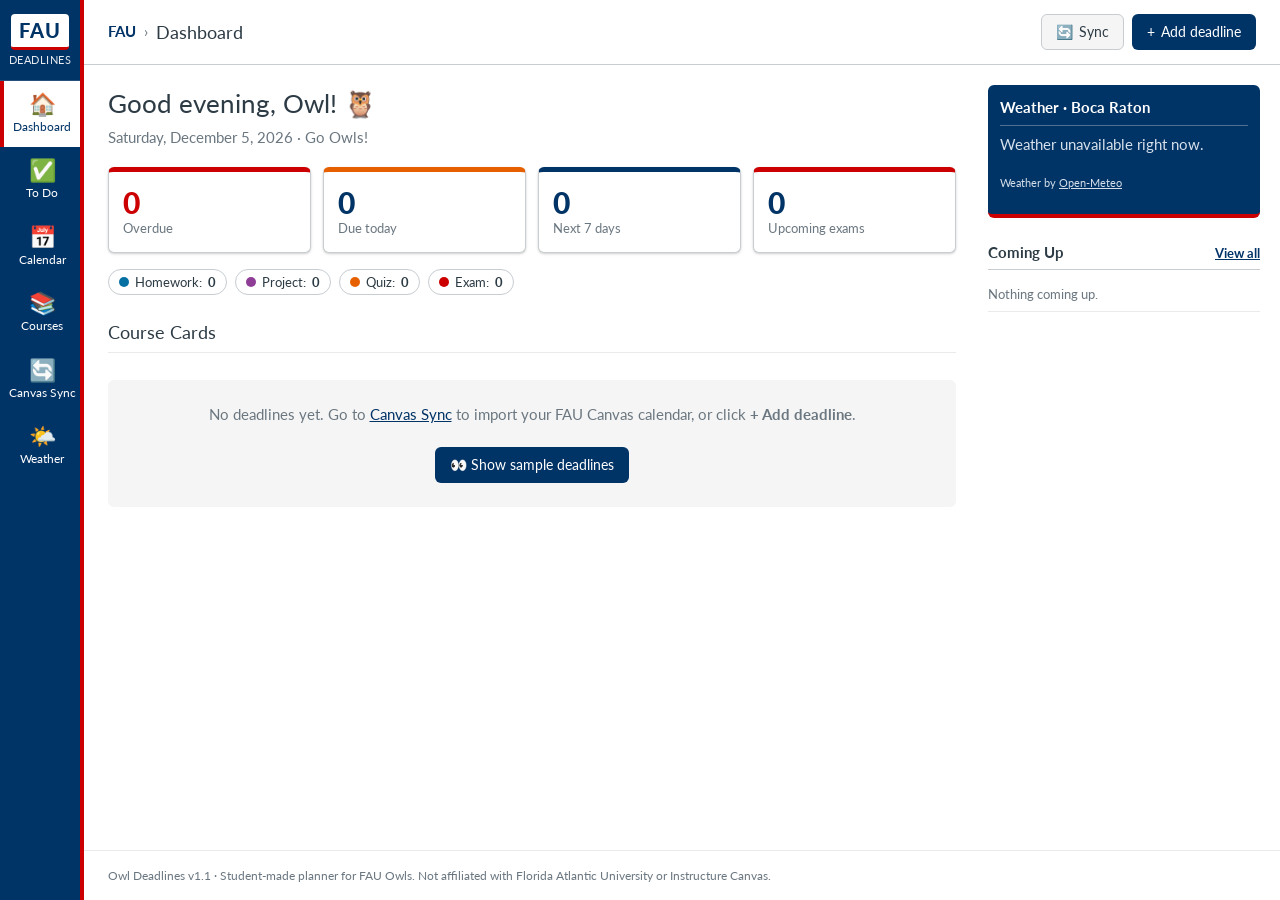
==== commit 8167cf71: "Add sample deadlines button and version label Lets a fresh deploy show the full dashboard before Can" ====
--- a/index.html
+++ b/index.html
@@ -61,7 +61,8 @@
           <h3 class="section-title">Course Cards</h3>
           <div id="dash-cards" class="course-cards"></div>
           <p id="dash-empty" class="empty" hidden>
-            No deadlines yet. Go to <a href="#sync">Canvas Sync</a> to import your FAU Canvas calendar, or click <b>+ Add deadline</b>.
+            No deadlines yet. Go to <a href="#sync">Canvas Sync</a> to import your FAU Canvas calendar, or click <b>+ Add deadline</b>.<br /><br />
+            <button id="demo-btn" class="btn btn-primary" type="button">👀 Show sample deadlines</button>
           </p>
         </section>
 
@@ -146,6 +147,7 @@
             <div class="btn-row">
               <button id="export-btn" class="btn btn-secondary" type="button">⬇️ Export backup</button>
               <label class="btn btn-secondary file-btn">⬆️ Restore backup<input id="restore-file" type="file" accept="application/json" hidden /></label>
+              <button id="clear-demo-btn" class="btn btn-secondary" type="button">Remove sample deadlines</button>
               <button id="clear-canvas-btn" class="btn btn-danger" type="button">Remove Canvas items</button>
               <button id="reset-btn" class="btn btn-danger" type="button">Reset everything</button>
             </div>
@@ -171,7 +173,7 @@
     </div>
 
     <footer class="footer">
-      Student-made planner for FAU Owls. Not affiliated with Florida Atlantic University or Instructure Canvas.
+      Owl Deadlines v1.1 · Student-made planner for FAU Owls. Not affiliated with Florida Atlantic University or Instructure Canvas.
     </footer>
   </div>
 
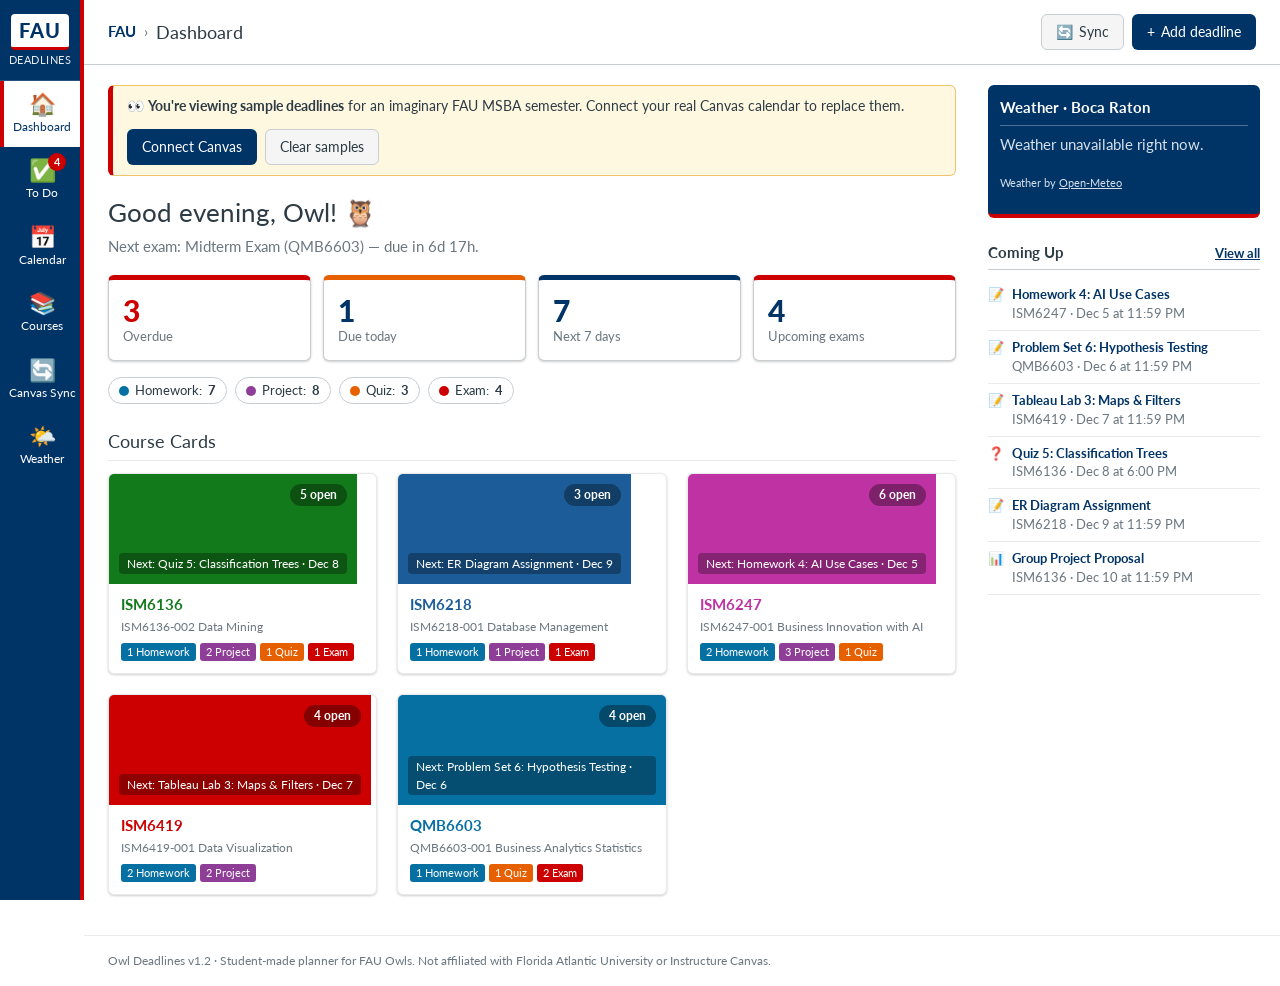
==== commit b301c959: "Preload an imaginary FAU MSBA semester as sample data - 25 sample homeworks, quizzes, projects and e" ====
--- a/index.html
+++ b/index.html
@@ -43,6 +43,13 @@
     <div class="content-wrap">
       <main id="main" class="main">
         <!-- DASHBOARD -->
+        <div id="demo-banner" class="demo-banner" hidden>
+          <span>👀 <b>You're viewing sample deadlines</b> for an imaginary FAU MSBA semester. Connect your real Canvas calendar to replace them.</span>
+          <span class="banner-actions">
+            <a class="btn btn-primary" href="#sync">Connect Canvas</a>
+            <button id="banner-remove" class="btn btn-secondary" type="button">Clear samples</button>
+          </span>
+        </div>
         <section id="view-dashboard" class="view">
           <div class="greeting">
             <h2 id="greet">Welcome, Owl!</h2>
@@ -173,7 +180,7 @@
     </div>
 
     <footer class="footer">
-      Owl Deadlines v1.1 · Student-made planner for FAU Owls. Not affiliated with Florida Atlantic University or Instructure Canvas.
+      Owl Deadlines v1.2 · Student-made planner for FAU Owls. Not affiliated with Florida Atlantic University or Instructure Canvas.
     </footer>
   </div>
 
--- a/planner.css
+++ b/planner.css
@@ -127,6 +127,14 @@
 input:read-only:not([type="checkbox"]) { background: var(--bg-soft); color: var(--muted); }
 .check { display: inline-flex; align-items: center; gap: 6px; font-size: 14px; cursor: pointer; white-space: nowrap; }
 .check input { width: 16px; height: 16px; accent-color: var(--fau-blue); }
+
+/* ---------- Demo banner ---------- */
+.demo-banner {
+  display: flex; align-items: center; justify-content: space-between; gap: 12px; flex-wrap: wrap;
+  background: #fff8e1; border: 1px solid #f0c36d; border-left: 5px solid var(--fau-red);
+  border-radius: var(--radius); padding: 10px 14px; margin-bottom: 18px; font-size: 14px;
+}
+.banner-actions { display: flex; gap: 8px; flex-wrap: wrap; }
 
 /* ---------- Dashboard ---------- */
 .greeting h2 { margin: 0; font-size: 26px; font-weight: 400; }
@@ -304,6 +312,7 @@
   .nav-ico { font-size: 18px; }
   .nav-badge { right: 8px; top: 2px; }
   .layout { padding-bottom: 62px; }
+  .toast { bottom: 76px; }
   .page-header, .main { padding-left: 16px; padding-right: 16px; }
   .sidebar { grid-template-columns: 1fr; padding: 0 16px 24px; }
   .footer { padding: 16px; }
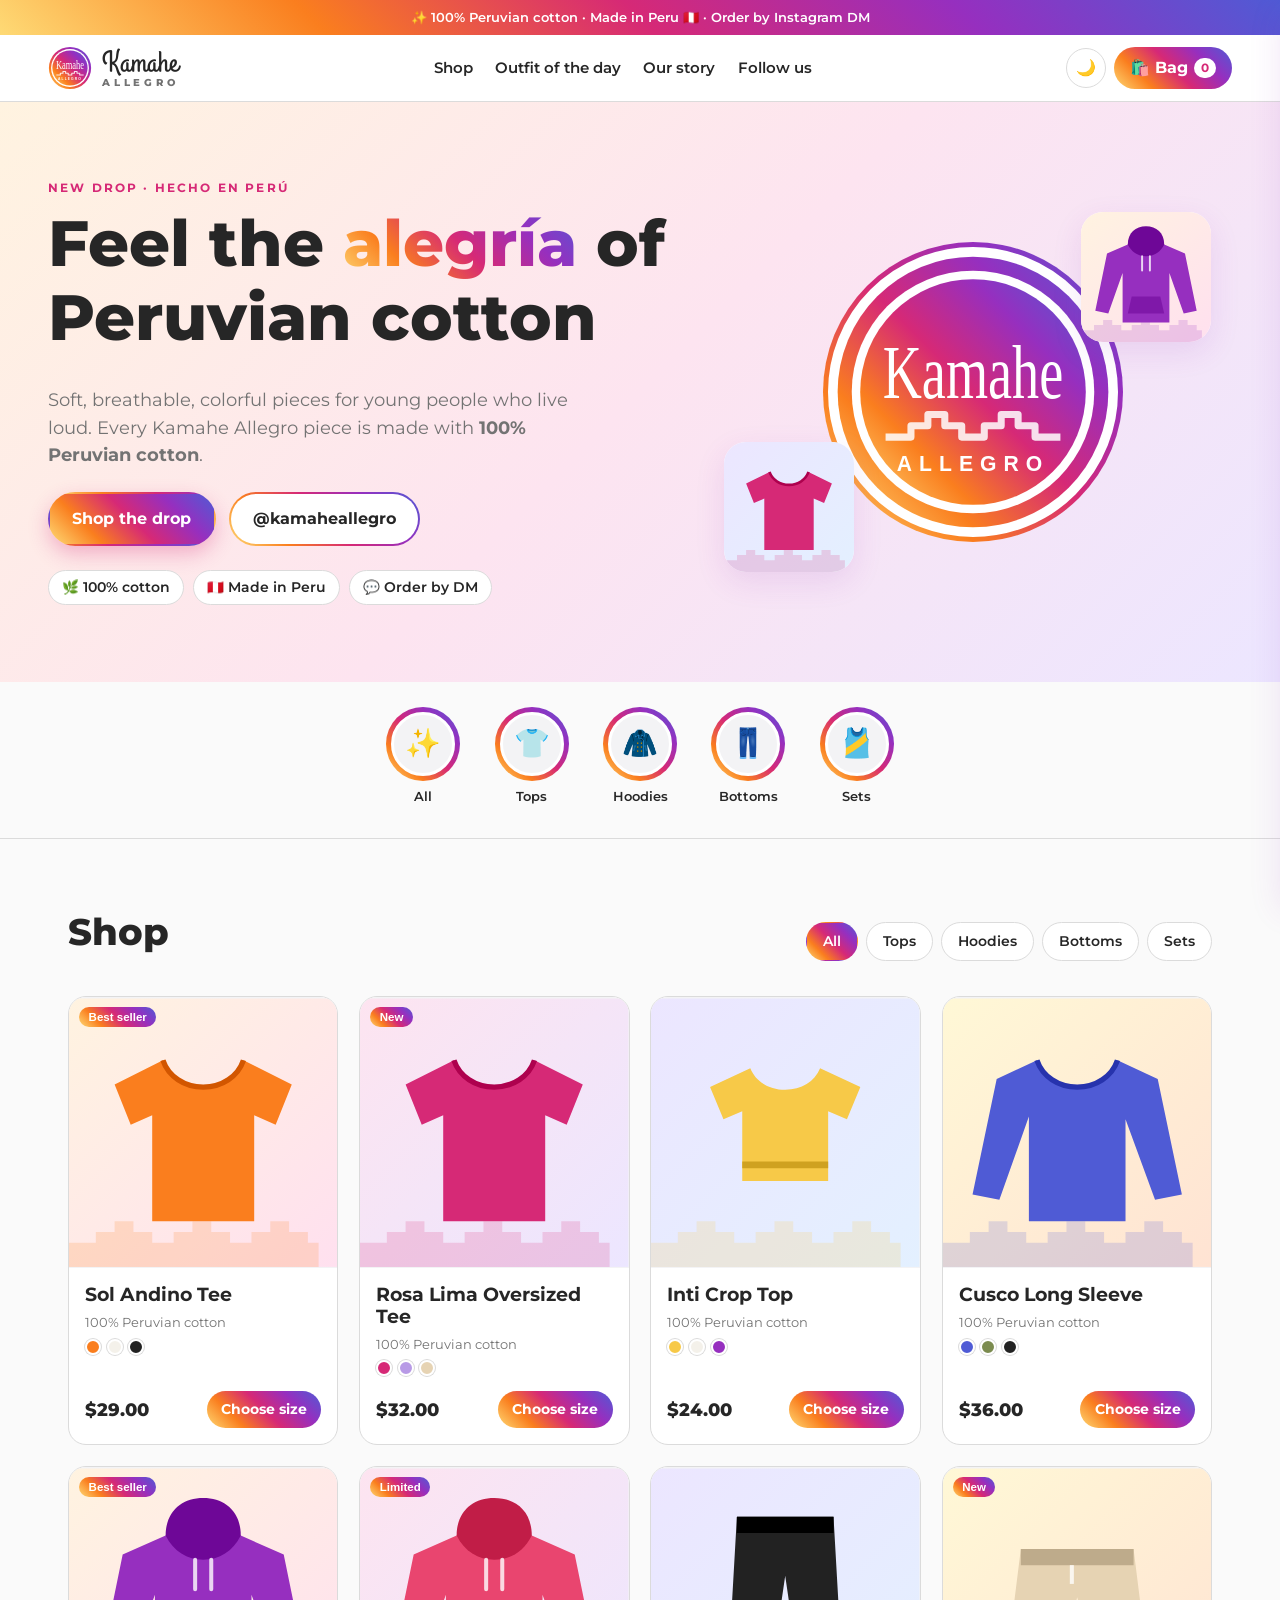
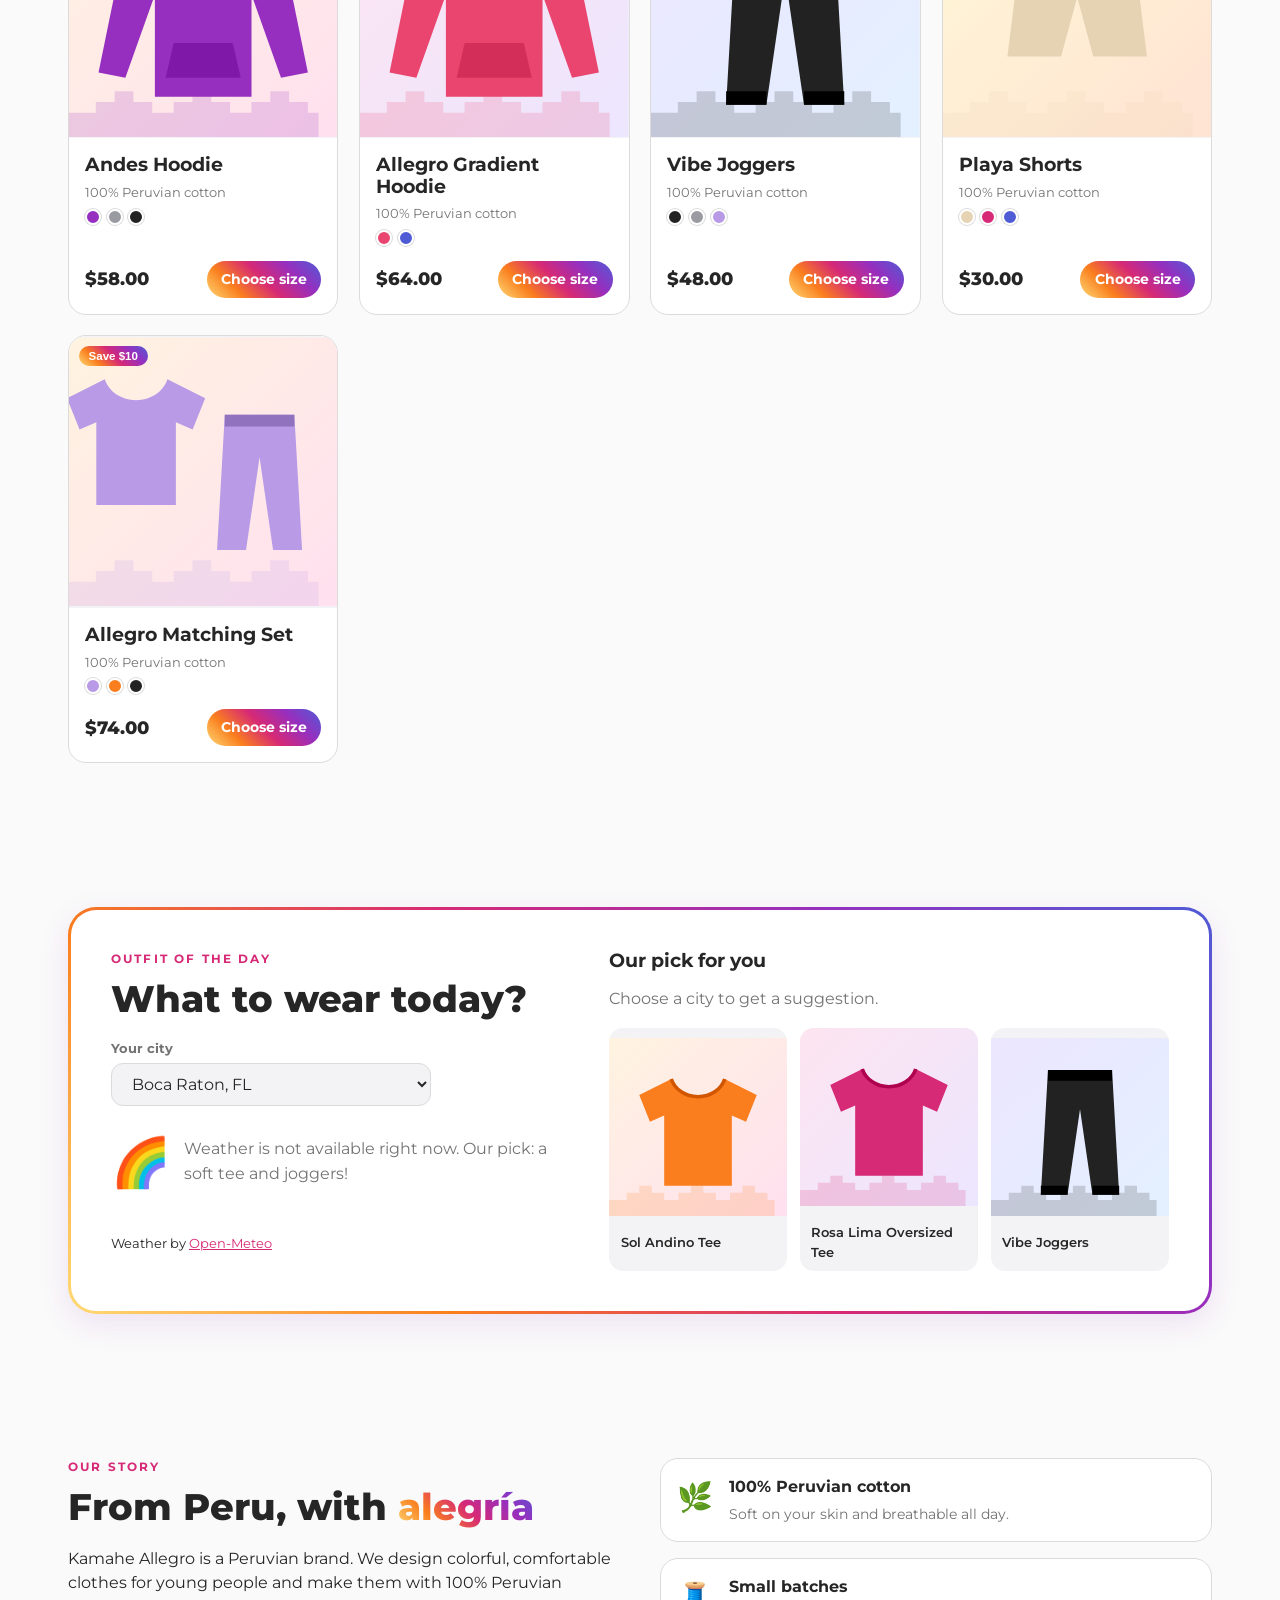
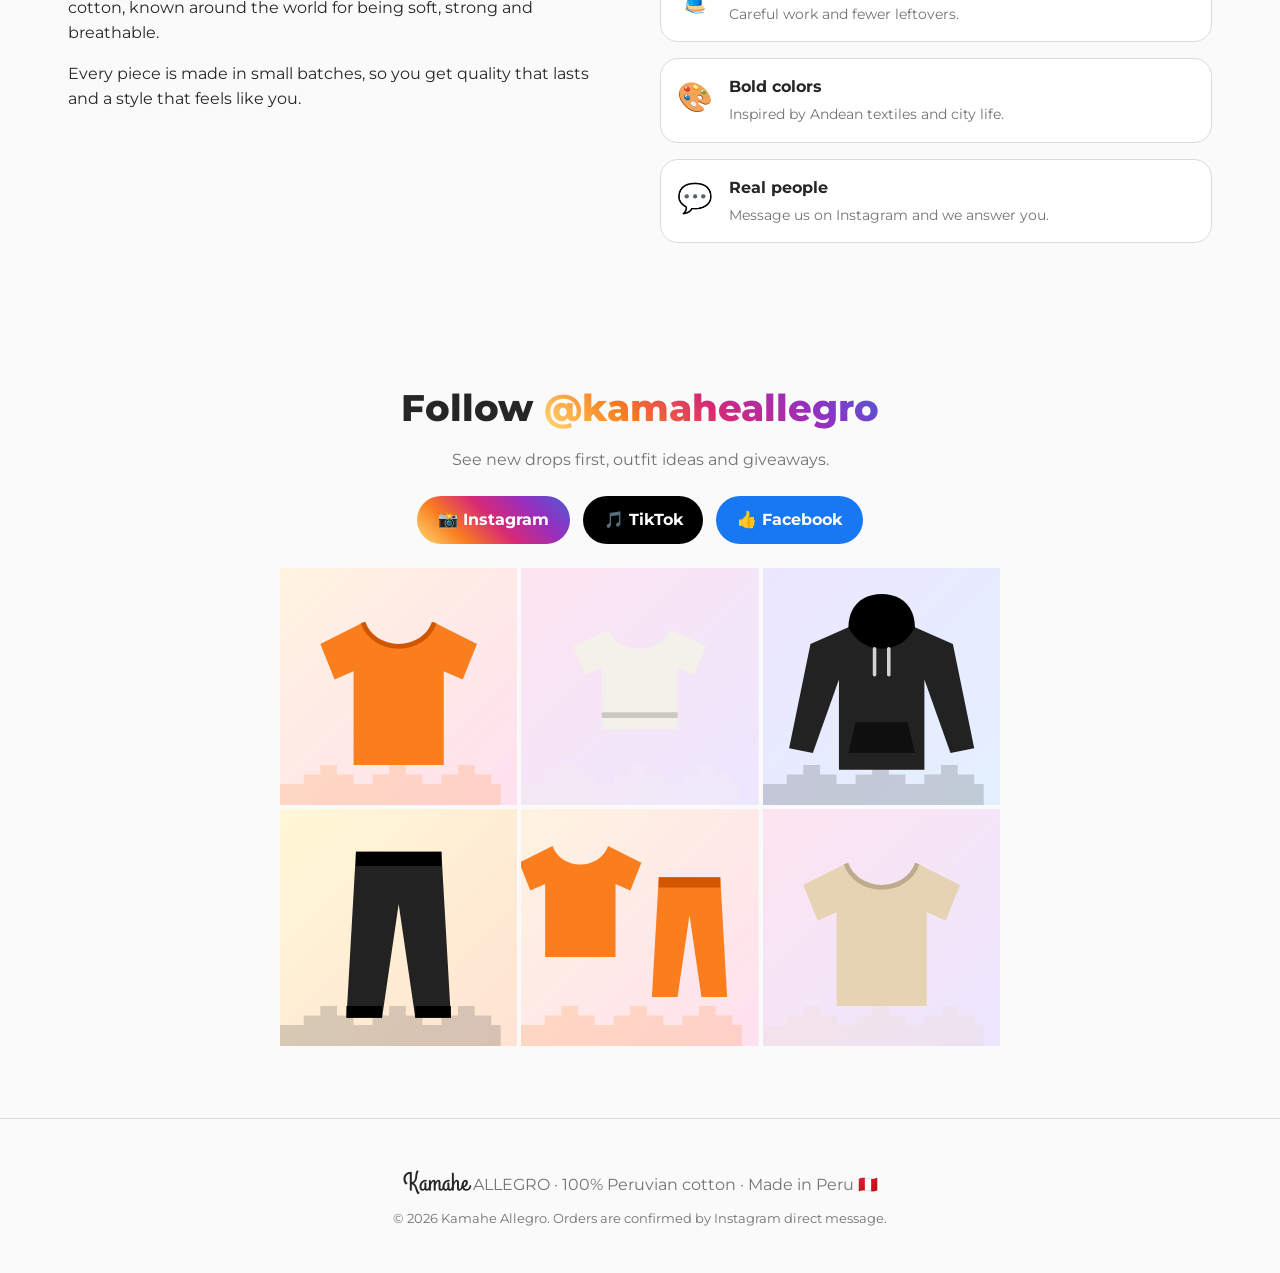
==== commit 2ef21ef4: "Add Kamahe Allegro shop as the main page; move planner to /planner/ Instagram-gradient design for th" ====
--- a/index.html
+++ b/index.html
@@ -3,230 +3,163 @@
 <head>
   <meta charset="UTF-8" />
   <meta name="viewport" content="width=device-width, initial-scale=1.0" />
-  <title>Owl Deadlines</title>
-  <meta name="description" content="Organize homework, projects, quizzes and exams from Canvas for Florida Atlantic University students, with Open-Meteo campus weather." />
-  <meta name="theme-color" content="#003366" />
-  <link rel="icon" href="data:image/svg+xml,<svg xmlns='http://www.w3.org/2000/svg' viewBox='0 0 64 64'><rect width='64' height='64' rx='12' fill='%23003366'/><text x='32' y='42' font-family='Arial' font-weight='700' font-size='26' text-anchor='middle' fill='white'>OD</text><rect x='10' y='50' width='44' height='4' fill='%23CC0000'/></svg>" />
+  <title>Kamahe Allegro | 100% Peruvian Cotton</title>
+  <meta name="description" content="Kamahe Allegro: fresh, colorful clothing for young people, made with 100% Peruvian cotton. Shop tees, hoodies, joggers and sets." />
+  <meta name="theme-color" content="#d62976" />
+  <meta property="og:title" content="Kamahe Allegro | 100% Peruvian Cotton" />
+  <meta property="og:description" content="Colorful streetwear for young people, made with 100% Peruvian cotton." />
+  <meta property="og:image" content="images/logo.svg" />
+  <link rel="icon" href="images/logo.svg" type="image/svg+xml" />
   <link rel="preconnect" href="https://fonts.googleapis.com" />
   <link rel="preconnect" href="https://fonts.gstatic.com" crossorigin />
-  <link href="https://fonts.googleapis.com/css2?family=Lato:wght@400;700;900&display=swap" rel="stylesheet" />
-  <link rel="stylesheet" href="planner.css" />
+  <link href="https://fonts.googleapis.com/css2?family=Grand+Hotel&family=Montserrat:wght@400;500;600;700;800&display=swap" rel="stylesheet" />
+  <link rel="stylesheet" href="shop.css" />
 </head>
 <body>
-  <!-- Global navigation (Canvas-style) -->
-  <nav class="global-nav" aria-label="Main">
-    <a class="brand" href="#dashboard" title="Owl Deadlines">
-      <span class="brand-mark">FAU</span>
-      <span class="brand-sub">Deadlines</span>
+  <div class="promo-bar">✨ 100% Peruvian cotton · Made in Peru 🇵🇪 · Order by Instagram DM</div>
+
+  <header class="site-header">
+    <a class="brand" href="#top" aria-label="Kamahe Allegro home">
+      <img src="images/logo.svg" alt="" width="44" height="44" class="brand-logo" id="brand-logo" />
+      <span class="brand-text">
+        <span class="brand-name">Kamahe</span>
+        <span class="brand-sub">ALLEGRO</span>
+      </span>
     </a>
-    <a class="nav-item" href="#dashboard" data-view="dashboard"><span class="nav-ico">🏠</span><span>Dashboard</span></a>
-    <a class="nav-item" href="#todo" data-view="todo"><span class="nav-ico">✅</span><span>To Do</span><b id="nav-badge" class="nav-badge" hidden>0</b></a>
-    <a class="nav-item" href="#calendar" data-view="calendar"><span class="nav-ico">📅</span><span>Calendar</span></a>
-    <a class="nav-item" href="#courses" data-view="courses"><span class="nav-ico">📚</span><span>Courses</span></a>
-    <a class="nav-item" href="#sync" data-view="sync"><span class="nav-ico">🔄</span><span>Canvas Sync</span></a>
-    <a class="nav-item" href="weather/"><span class="nav-ico">🌤️</span><span>Weather</span></a>
-  </nav>
+    <nav class="main-nav" aria-label="Main">
+      <a href="#shop">Shop</a>
+      <a href="#weather">Outfit of the day</a>
+      <a href="#story">Our story</a>
+      <a href="#follow">Follow us</a>
+    </nav>
+    <div class="header-actions">
+      <button class="icon-btn" id="theme-btn" type="button" aria-label="Switch light or dark mode" title="Light / dark">🌙</button>
+      <button class="cart-btn" id="cart-btn" type="button" aria-label="Open bag">
+        🛍️ <span class="cart-label">Bag</span> <b id="cart-count" class="cart-count">0</b>
+      </button>
+    </div>
+  </header>
 
-  <div class="layout">
-    <header class="page-header">
-      <div class="crumbs">
-        <span class="crumb-root">FAU</span>
-        <span class="crumb-sep">›</span>
-        <h1 id="page-title">Dashboard</h1>
+  <main id="top">
+    <!-- HERO -->
+    <section class="hero">
+      <div class="hero-text">
+        <p class="eyebrow">New drop · Hecho en Perú</p>
+        <h1>Feel the <span class="grad-text">alegría</span> of Peruvian cotton</h1>
+        <p class="lead">Soft, breathable, colorful pieces for young people who live loud. Every Kamahe Allegro piece is made with <strong>100% Peruvian cotton</strong>.</p>
+        <div class="hero-cta">
+          <a class="btn btn-grad" href="#shop">Shop the drop</a>
+          <a class="btn btn-ghost" href="https://www.instagram.com/kamaheallegro/" target="_blank" rel="noopener">@kamaheallegro</a>
+        </div>
+        <ul class="hero-badges">
+          <li>🌿 100% cotton</li>
+          <li>🇵🇪 Made in Peru</li>
+          <li>💬 Order by DM</li>
+        </ul>
       </div>
-      <div class="header-actions">
-        <button id="sync-btn" class="btn btn-secondary" type="button" title="Sync with Canvas">🔄 <span>Sync</span></button>
-        <button id="add-btn" class="btn btn-primary" type="button">+ <span>Add deadline</span></button>
+      <div class="hero-art" aria-hidden="true">
+        <div class="story-ring big"><img src="images/logo.svg" alt="" /></div>
+        <div class="float-card fc1" id="hero-card-1"></div>
+        <div class="float-card fc2" id="hero-card-2"></div>
       </div>
-    </header>
+    </section>
 
-    <div class="content-wrap">
-      <main id="main" class="main">
-        <!-- DASHBOARD -->
-        <div id="demo-banner" class="demo-banner" hidden>
-          <span>👀 <b>You're viewing sample deadlines</b> for an imaginary FAU MSBA semester. Connect your real Canvas calendar to replace them.</span>
-          <span class="banner-actions">
-            <a class="btn btn-primary" href="#sync">Connect Canvas</a>
-            <button id="banner-remove" class="btn btn-secondary" type="button">Clear samples</button>
-          </span>
+    <!-- STORY HIGHLIGHTS (Instagram style) -->
+    <section class="highlights" aria-label="Collections">
+      <div class="highlights-row" id="highlights"></div>
+    </section>
+
+    <!-- SHOP -->
+    <section class="section" id="shop">
+      <div class="section-head">
+        <h2>Shop</h2>
+        <div class="filters" role="tablist" id="filters"></div>
+      </div>
+      <div class="product-grid" id="product-grid"></div>
+    </section>
+
+    <!-- WEATHER / OUTFIT -->
+    <section class="section weather-section" id="weather">
+      <div class="weather-card">
+        <div class="weather-info">
+          <p class="eyebrow">Outfit of the day</p>
+          <h2>What to wear today?</h2>
+          <label class="city-label" for="city-select">Your city</label>
+          <select id="city-select" class="city-select"></select>
+          <div class="weather-now" id="weather-now">
+            <span class="w-icon">⏳</span>
+            <span class="w-text">Loading weather…</span>
+          </div>
+          <div class="forecast" id="forecast"></div>
+          <p class="tiny">Weather by <a href="https://open-meteo.com/" target="_blank" rel="noopener">Open-Meteo</a></p>
         </div>
-        <section id="view-dashboard" class="view">
-          <div class="greeting">
-            <h2 id="greet">Welcome, Owl!</h2>
-            <p id="greet-sub" class="muted"></p>
-          </div>
+        <div class="weather-pick">
+          <h3 id="pick-title">Our pick for you</h3>
+          <p id="pick-text" class="muted">Choose a city to get a suggestion.</p>
+          <div class="pick-grid" id="pick-grid"></div>
+        </div>
+      </div>
+    </section>
 
-          <div class="stats">
-            <button class="stat stat-overdue" data-jump="overdue"><span class="stat-num" id="s-overdue">0</span><span class="stat-label">Overdue</span></button>
-            <button class="stat stat-today" data-jump="today"><span class="stat-num" id="s-today">0</span><span class="stat-label">Due today</span></button>
-            <button class="stat stat-week" data-jump="week"><span class="stat-num" id="s-week">0</span><span class="stat-label">Next 7 days</span></button>
-            <button class="stat stat-exams" data-jump="exam"><span class="stat-num" id="s-exams">0</span><span class="stat-label">Upcoming exams</span></button>
-          </div>
+    <!-- STORY -->
+    <section class="section story" id="story">
+      <div class="story-grid">
+        <div>
+          <p class="eyebrow">Our story</p>
+          <h2>From Peru, with <span class="grad-text">alegría</span></h2>
+          <p>Kamahe Allegro is a Peruvian brand. We design colorful, comfortable clothes for young people and make them with 100% Peruvian cotton, known around the world for being soft, strong and breathable.</p>
+          <p>Every piece is made in small batches, so you get quality that lasts and a style that feels like you.</p>
+        </div>
+        <ul class="values">
+          <li><span>🌿</span><div><b>100% Peruvian cotton</b><p>Soft on your skin and breathable all day.</p></div></li>
+          <li><span>🧵</span><div><b>Small batches</b><p>Careful work and fewer leftovers.</p></div></li>
+          <li><span>🎨</span><div><b>Bold colors</b><p>Inspired by Andean textiles and city life.</p></div></li>
+          <li><span>💬</span><div><b>Real people</b><p>Message us on Instagram and we answer you.</p></div></li>
+        </ul>
+      </div>
+    </section>
 
-          <div class="type-legend" id="type-breakdown"></div>
+    <!-- FOLLOW -->
+    <section class="section follow" id="follow">
+      <h2>Follow <span class="grad-text">@kamaheallegro</span></h2>
+      <p class="muted">See new drops first, outfit ideas and giveaways.</p>
+      <div class="social-row">
+        <a class="social ig" href="https://www.instagram.com/kamaheallegro/" target="_blank" rel="noopener">📸 Instagram</a>
+        <a class="social tt" href="https://www.tiktok.com/@kamaheallegro" target="_blank" rel="noopener">🎵 TikTok</a>
+        <a class="social fb" href="https://www.facebook.com/kamaheallegro" target="_blank" rel="noopener">👍 Facebook</a>
+      </div>
+      <div class="ig-grid" id="ig-grid"></div>
+    </section>
+  </main>
 
-          <h3 class="section-title">Course Cards</h3>
-          <div id="dash-cards" class="course-cards"></div>
-          <p id="dash-empty" class="empty" hidden>
-            No deadlines yet. Go to <a href="#sync">Canvas Sync</a> to import your FAU Canvas calendar, or click <b>+ Add deadline</b>.<br /><br />
-            <button id="demo-btn" class="btn btn-primary" type="button">👀 Show sample deadlines</button>
-          </p>
-        </section>
+  <footer class="site-footer">
+    <p><span class="footer-brand">Kamahe</span> ALLEGRO · 100% Peruvian cotton · Made in Peru 🇵🇪</p>
+    <p class="tiny">© <span id="year"></span> Kamahe Allegro. Orders are confirmed by Instagram direct message.</p>
+  </footer>
 
-        <!-- TO DO -->
-        <section id="view-todo" class="view" hidden>
-          <div class="toolbar">
-            <input id="f-search" type="search" placeholder="Search deadlines…" aria-label="Search deadlines" />
-            <select id="f-course" aria-label="Filter by course"><option value="">All courses</option></select>
-            <select id="f-range" aria-label="Filter by time">
-              <option value="">Any time</option>
-              <option value="overdue">Overdue</option>
-              <option value="today">Today</option>
-              <option value="week">Next 7 days</option>
-              <option value="month">Next 30 days</option>
-            </select>
-            <label class="check"><input id="f-done" type="checkbox" /> Show completed</label>
-          </div>
-          <div class="chips" id="f-types" role="group" aria-label="Filter by type"></div>
-          <div id="todo-list" class="todo-list"></div>
-        </section>
-
-        <!-- CALENDAR -->
-        <section id="view-calendar" class="view" hidden>
-          <div class="cal-head">
-            <div class="cal-nav">
-              <button id="cal-prev" class="btn btn-secondary" type="button" aria-label="Previous month">‹</button>
-              <button id="cal-today" class="btn btn-secondary" type="button">Today</button>
-              <button id="cal-next" class="btn btn-secondary" type="button" aria-label="Next month">›</button>
-            </div>
-            <h2 id="cal-title">Month</h2>
-          </div>
-          <div class="cal-grid-wrap">
-            <div class="cal-dow"><span>Sun</span><span>Mon</span><span>Tue</span><span>Wed</span><span>Thu</span><span>Fri</span><span>Sat</span></div>
-            <div id="cal-grid" class="cal-grid"></div>
-          </div>
-        </section>
-
-        <!-- COURSES -->
-        <section id="view-courses" class="view" hidden>
-          <div id="course-cards" class="course-cards"></div>
-          <p id="courses-empty" class="empty" hidden>No courses yet — they appear automatically after a Canvas sync.</p>
-        </section>
-
-        <!-- SYNC / SETTINGS -->
-        <section id="view-sync" class="view" hidden>
-          <div class="card">
-            <h3>1. Connect your FAU Canvas calendar feed</h3>
-            <ol class="steps">
-              <li>Log in to Canvas at <b>canvas.fau.edu</b> and open <b>Calendar</b> in the left menu.</li>
-              <li>At the bottom of the right sidebar, click <b>Calendar Feed</b>.</li>
-              <li>Copy the link (it looks like <code>https://fau.instructure.com/feeds/calendars/user_….ics</code>) and paste it below.</li>
-            </ol>
-            <form id="feed-form" class="feed-form">
-              <input id="feed-url" type="url" placeholder="https://fau.instructure.com/feeds/calendars/user_XXXX.ics" aria-label="Canvas calendar feed URL" />
-              <button class="btn btn-primary" type="submit">Save &amp; Sync</button>
-            </form>
-            <p id="sync-status" class="muted small"></p>
-            <p class="muted small">🔒 The feed link is stored only in this browser. It is sent to this site's Netlify function only to fetch the calendar (Canvas blocks direct browser requests).</p>
-          </div>
-
-          <div class="card">
-            <h3>2. …or upload an .ics file</h3>
-            <p class="muted small">Open the feed link in your browser to download it, then upload the file here. Works even without the Netlify function.</p>
-            <input id="ics-file" type="file" accept=".ics,text/calendar" />
-          </div>
-
-          <div class="card">
-            <h3>Preferences</h3>
-            <div class="form-grid">
-              <label>Your name
-                <input id="pref-name" type="text" maxlength="30" placeholder="Owl" />
-              </label>
-              <label>Campus (for weather)
-                <select id="pref-campus"></select>
-              </label>
-              <label class="check"><input id="pref-events" type="checkbox" /> Include regular calendar events (not just assignments)</label>
-            </div>
-          </div>
-
-          <div class="card">
-            <h3>Data</h3>
-            <div class="btn-row">
-              <button id="export-btn" class="btn btn-secondary" type="button">⬇️ Export backup</button>
-              <label class="btn btn-secondary file-btn">⬆️ Restore backup<input id="restore-file" type="file" accept="application/json" hidden /></label>
-              <button id="clear-demo-btn" class="btn btn-secondary" type="button">Remove sample deadlines</button>
-              <button id="clear-canvas-btn" class="btn btn-danger" type="button">Remove Canvas items</button>
-              <button id="reset-btn" class="btn btn-danger" type="button">Reset everything</button>
-            </div>
-          </div>
-        </section>
-      </main>
-
-      <!-- Right sidebar (Canvas-style To Do / Coming Up) -->
-      <aside class="sidebar">
-        <div class="side-block weather-block">
-          <div class="side-title">
-            <span>Weather · <span id="w-campus">Boca Raton</span></span>
-          </div>
-          <div id="w-now" class="w-now muted">Loading weather…</div>
-          <div id="w-days" class="w-days"></div>
-          <p class="tiny muted">Weather by <a href="https://open-meteo.com/" target="_blank" rel="noopener">Open-Meteo</a></p>
-        </div>
-        <div class="side-block">
-          <div class="side-title"><span>Coming Up</span><a href="#todo" class="small">View all</a></div>
-          <ul id="side-upcoming" class="side-list"></ul>
-        </div>
-      </aside>
-    </div>
-
-    <footer class="footer">
-      Owl Deadlines v1.2 · Student-made planner for FAU Owls. Not affiliated with Florida Atlantic University or Instructure Canvas.
-    </footer>
-  </div>
-
-  <!-- Add / edit modal -->
-  <dialog id="modal" class="modal" aria-labelledby="modal-title">
-    <form id="item-form" method="dialog">
-      <header class="modal-head">
-        <h2 id="modal-title">Add deadline</h2>
-        <button type="button" class="icon-btn" data-close aria-label="Close">✕</button>
-      </header>
-      <div class="modal-body form-grid">
-        <p id="i-canvas-note" class="span-2 muted small" hidden>🔄 Imported from Canvas — title and due date update automatically on sync. You can change the type, notes and completion.</p>
-        <label class="span-2">Title
-          <input id="i-title" type="text" required maxlength="200" placeholder="e.g. Midterm Exam" />
-        </label>
-        <label>Course
-          <input id="i-course" type="text" list="course-list" maxlength="100" placeholder="e.g. ISM6247" />
-          <datalist id="course-list"></datalist>
-        </label>
-        <label>Type
-          <select id="i-type"></select>
-        </label>
-        <label>Due date
-          <input id="i-date" type="date" required />
-        </label>
-        <label>Due time
-          <input id="i-time" type="time" value="23:59" />
-        </label>
-        <label class="span-2">Canvas link (optional)
-          <input id="i-url" type="url" placeholder="https://fau.instructure.com/courses/…" />
-        </label>
-        <label class="span-2">Notes
-          <textarea id="i-notes" rows="3" maxlength="2000"></textarea>
-        </label>
-      </div>
-      <footer class="modal-foot">
-        <button id="i-delete" type="button" class="btn btn-danger" hidden>Delete</button>
-        <span class="spacer"></span>
-        <button type="button" class="btn btn-secondary" data-close>Cancel</button>
-        <button type="submit" class="btn btn-primary">Save</button>
-      </footer>
-    </form>
+  <!-- PRODUCT MODAL -->
+  <dialog id="product-modal" class="modal">
+    <form method="dialog" class="modal-close-form"><button class="icon-btn modal-close" aria-label="Close">✕</button></form>
+    <div class="modal-body" id="modal-body"></div>
   </dialog>
 
-  <div id="toast" class="toast" role="status" aria-live="polite" hidden></div>
+  <!-- CART DRAWER -->
+  <aside class="drawer" id="drawer" aria-label="Shopping bag" aria-hidden="true">
+    <div class="drawer-head">
+      <h2>Your bag</h2>
+      <button class="icon-btn" id="drawer-close" type="button" aria-label="Close bag">✕</button>
+    </div>
+    <div class="drawer-items" id="drawer-items"></div>
+    <div class="drawer-foot">
+      <div class="total-row"><span>Subtotal</span><b id="cart-total">$0.00</b></div>
+      <p class="tiny muted">Shipping is confirmed by DM. Press the button and we copy your order so you can paste it in our Instagram chat.</p>
+      <button class="btn btn-grad full" id="checkout-btn" type="button">Order by Instagram DM</button>
+      <button class="btn btn-ghost full" id="clear-btn" type="button">Empty bag</button>
+    </div>
+  </aside>
+  <div class="backdrop" id="backdrop" hidden></div>
+  <div class="toast" id="toast" role="status" aria-live="polite"></div>
 
-  <script src="planner.js"></script>
+  <script src="shop.js"></script>
 </body>
 </html>
--- a/shop.css
+++ b/shop.css
@@ -0,0 +1,280 @@
+/* Kamahe Allegro – Instagram-inspired theme */
+:root {
+  --ig-yellow: #feda75;
+  --ig-orange: #fa7e1e;
+  --ig-pink: #d62976;
+  --ig-purple: #962fbf;
+  --ig-blue: #4f5bd5;
+  --grad: linear-gradient(45deg, #feda75 0%, #fa7e1e 25%, #d62976 50%, #962fbf 75%, #4f5bd5 100%);
+  --grad-soft: linear-gradient(135deg, #fff3e0 0%, #fde4f0 50%, #ece6ff 100%);
+
+  --bg: #fafafa;
+  --surface: #ffffff;
+  --surface-2: #f3f3f5;
+  --text: #262626;
+  --muted: #737373;
+  --border: #dbdbdb;
+  --shadow: 0 10px 30px rgba(150, 47, 191, .12);
+  --radius: 18px;
+  color-scheme: light;
+}
+
+@media (prefers-color-scheme: dark) {
+  :root:not([data-theme="light"]) {
+    --bg: #0b0b0f;
+    --surface: #17171d;
+    --surface-2: #22222a;
+    --text: #f5f5f5;
+    --muted: #a8a8a8;
+    --border: #2f2f38;
+    --shadow: 0 10px 30px rgba(0, 0, 0, .45);
+    --grad-soft: linear-gradient(135deg, #2a1a10 0%, #2a1020 50%, #1a1530 100%);
+    color-scheme: dark;
+  }
+}
+:root[data-theme="dark"] {
+  --bg: #0b0b0f;
+  --surface: #17171d;
+  --surface-2: #22222a;
+  --text: #f5f5f5;
+  --muted: #a8a8a8;
+  --border: #2f2f38;
+  --shadow: 0 10px 30px rgba(0, 0, 0, .45);
+  --grad-soft: linear-gradient(135deg, #2a1a10 0%, #2a1020 50%, #1a1530 100%);
+  color-scheme: dark;
+}
+
+* { box-sizing: border-box; }
+html { scroll-behavior: smooth; }
+body {
+  margin: 0;
+  font-family: "Montserrat", system-ui, sans-serif;
+  background: var(--bg);
+  color: var(--text);
+  line-height: 1.55;
+  overflow-x: hidden;
+}
+img { max-width: 100%; display: block; }
+a { color: var(--ig-pink); }
+h1, h2, h3 { line-height: 1.15; margin: 0 0 .5em; }
+h2 { font-size: clamp(1.6rem, 3.5vw, 2.3rem); font-weight: 800; }
+.muted { color: var(--muted); }
+.tiny { font-size: .8rem; }
+.eyebrow { text-transform: uppercase; letter-spacing: .18em; font-size: .75rem; font-weight: 700; color: var(--ig-pink); margin: 0 0 .6rem; }
+.grad-text { background: var(--grad); -webkit-background-clip: text; background-clip: text; color: transparent; }
+
+/* Promo bar */
+.promo-bar { background: var(--grad); color: #fff; text-align: center; font-size: .82rem; font-weight: 600; padding: .45rem 1rem; }
+
+/* Header */
+.site-header {
+  position: sticky; top: 0; z-index: 30;
+  display: flex; align-items: center; justify-content: space-between; gap: 1rem;
+  padding: .7rem clamp(16px, 4vw, 48px);
+  background: color-mix(in srgb, var(--surface) 88%, transparent);
+  backdrop-filter: blur(12px);
+  border-bottom: 1px solid var(--border);
+}
+.brand { display: flex; align-items: center; gap: .6rem; text-decoration: none; color: var(--text); }
+.brand-logo { border-radius: 50%; width: 44px; height: 44px; object-fit: cover; }
+.brand-text { display: flex; flex-direction: column; line-height: 1; }
+.brand-name { font-family: "Grand Hotel", cursive; font-size: 1.9rem; }
+.brand-sub { font-size: .62rem; letter-spacing: .4em; font-weight: 800; color: var(--muted); }
+.main-nav { display: flex; gap: 1.4rem; }
+.main-nav a { color: var(--text); text-decoration: none; font-weight: 600; font-size: .92rem; }
+.main-nav a:hover { color: var(--ig-pink); }
+.header-actions { display: flex; gap: .5rem; align-items: center; }
+.icon-btn {
+  border: 1px solid var(--border); background: var(--surface); color: var(--text);
+  width: 40px; height: 40px; border-radius: 50%; cursor: pointer; font-size: 1rem;
+}
+.cart-btn {
+  display: flex; align-items: center; gap: .35rem; cursor: pointer;
+  border: none; border-radius: 999px; padding: .55rem 1rem; font: inherit; font-weight: 700;
+  background: var(--grad); color: #fff;
+}
+.cart-count { background: #fff; color: var(--ig-pink); border-radius: 999px; min-width: 22px; padding: 0 6px; font-size: .78rem; text-align: center; }
+
+/* Buttons */
+.btn {
+  display: inline-flex; align-items: center; justify-content: center; gap: .4rem;
+  padding: .8rem 1.4rem; border-radius: 999px; font: inherit; font-weight: 700;
+  text-decoration: none; cursor: pointer; border: 2px solid transparent; transition: transform .15s, box-shadow .15s;
+}
+.btn:hover { transform: translateY(-2px); }
+.btn-grad { background: var(--grad); color: #fff; box-shadow: 0 8px 20px rgba(214, 41, 118, .3); }
+.btn-ghost {
+  color: var(--text);
+  background: linear-gradient(var(--surface), var(--surface)) padding-box, var(--grad) border-box;
+}
+.btn.full { width: 100%; }
+.btn:disabled { opacity: .5; cursor: not-allowed; transform: none; }
+
+/* Hero */
+.hero {
+  display: grid; grid-template-columns: 1.1fr .9fr; gap: 2rem; align-items: center;
+  padding: clamp(2rem, 6vw, 5rem) clamp(16px, 4vw, 48px);
+  background: var(--grad-soft);
+}
+.hero h1 { font-size: clamp(2.2rem, 5.5vw, 4rem); font-weight: 800; }
+.lead { font-size: 1.1rem; color: var(--muted); max-width: 34rem; }
+.hero-cta { display: flex; gap: .8rem; flex-wrap: wrap; margin: 1.5rem 0; }
+.hero-badges { display: flex; flex-wrap: wrap; gap: .6rem; padding: 0; list-style: none; margin: 0; }
+.hero-badges li { background: var(--surface); border: 1px solid var(--border); padding: .35rem .8rem; border-radius: 999px; font-size: .85rem; font-weight: 600; }
+.hero-art { position: relative; display: grid; place-items: center; min-height: 360px; }
+.story-ring { padding: 5px; border-radius: 50%; background: var(--grad); }
+.story-ring img { border-radius: 50%; border: 4px solid var(--surface); background: var(--surface); }
+.story-ring.big { width: min(300px, 70vw); animation: spin-in 1s ease; }
+.float-card {
+  position: absolute; width: 130px; aspect-ratio: 1; border-radius: 22px; overflow: hidden;
+  background: var(--surface); box-shadow: var(--shadow); animation: bob 4s ease-in-out infinite;
+}
+.fc1 { top: 0; right: 4%; }
+.fc2 { bottom: 0; left: 2%; animation-delay: -2s; }
+@keyframes bob { 50% { transform: translateY(-12px) rotate(-3deg); } }
+@keyframes spin-in { from { transform: scale(.8) rotate(-20deg); opacity: 0; } }
+
+/* Highlights */
+.highlights { padding: 1.5rem clamp(16px, 4vw, 48px); border-bottom: 1px solid var(--border); }
+.highlights-row { display: flex; gap: 1.4rem; overflow-x: auto; padding-bottom: .4rem; justify-content: center; }
+.highlight { background: none; border: none; cursor: pointer; color: var(--text); font: inherit; font-size: .8rem; font-weight: 600; display: flex; flex-direction: column; align-items: center; gap: .4rem; flex: 0 0 auto; }
+.highlight .story-ring { width: 74px; height: 74px; }
+.highlight .bubble { width: 100%; height: 100%; border-radius: 50%; border: 3px solid var(--surface); background: var(--surface-2); display: grid; place-items: center; font-size: 1.8rem; }
+
+/* Sections */
+.section { padding: clamp(2.5rem, 6vw, 4.5rem) clamp(16px, 4vw, 48px); max-width: 1240px; margin: 0 auto; }
+.section-head { display: flex; justify-content: space-between; align-items: center; gap: 1rem; flex-wrap: wrap; margin-bottom: 1.5rem; }
+.filters { display: flex; gap: .5rem; flex-wrap: wrap; }
+.chip {
+  border: 1px solid var(--border); background: var(--surface); color: var(--text);
+  padding: .45rem 1rem; border-radius: 999px; font: inherit; font-weight: 600; font-size: .88rem; cursor: pointer;
+}
+.chip.active { background: var(--grad); color: #fff; border-color: transparent; }
+
+/* Products */
+.product-grid { display: grid; grid-template-columns: repeat(auto-fill, minmax(230px, 1fr)); gap: 1.3rem; }
+.card {
+  background: var(--surface); border: 1px solid var(--border); border-radius: var(--radius);
+  overflow: hidden; display: flex; flex-direction: column; transition: transform .2s, box-shadow .2s;
+}
+.card:hover { transform: translateY(-4px); box-shadow: var(--shadow); }
+.card-media { position: relative; aspect-ratio: 1; background: var(--surface-2); cursor: pointer; border: none; padding: 0; width: 100%; }
+.card-media img, .card-media svg { width: 100%; height: 100%; object-fit: cover; }
+.tag { position: absolute; top: 10px; left: 10px; background: var(--grad); color: #fff; font-size: .72rem; font-weight: 700; padding: .25rem .6rem; border-radius: 999px; }
+.card-body { padding: 1rem; display: flex; flex-direction: column; gap: .4rem; flex: 1; }
+.card-title { font-weight: 700; margin: 0; }
+.card-meta { font-size: .82rem; color: var(--muted); margin: 0; }
+.card-foot { display: flex; justify-content: space-between; align-items: center; margin-top: auto; padding-top: .5rem; }
+.price { font-weight: 800; font-size: 1.1rem; }
+.add-btn { border: none; background: var(--grad); color: #fff; font: inherit; font-weight: 700; font-size: .85rem; padding: .5rem .9rem; border-radius: 999px; cursor: pointer; }
+.swatches { display: flex; gap: .35rem; }
+.swatch { width: 16px; height: 16px; border-radius: 50%; border: 2px solid var(--surface); box-shadow: 0 0 0 1px var(--border); }
+
+/* Weather */
+.weather-card {
+  display: grid; grid-template-columns: 1fr 1.2fr; gap: 2rem;
+  padding: clamp(1.4rem, 4vw, 2.5rem); border-radius: 28px;
+  background: linear-gradient(var(--surface), var(--surface)) padding-box, var(--grad) border-box;
+  border: 3px solid transparent; box-shadow: var(--shadow);
+}
+.city-label { display: block; font-size: .8rem; font-weight: 700; color: var(--muted); margin-bottom: .3rem; }
+.city-select { font: inherit; padding: .6rem 1rem; border-radius: 12px; border: 1px solid var(--border); background: var(--surface-2); color: var(--text); width: 100%; max-width: 320px; }
+.weather-now { display: flex; align-items: center; gap: .8rem; margin: 1.2rem 0; }
+.w-icon { font-size: 3rem; }
+.w-temp { font-size: 2.4rem; font-weight: 800; }
+.w-text { color: var(--muted); }
+.forecast { display: grid; grid-template-columns: repeat(5, 1fr); gap: .5rem; margin-bottom: 1rem; }
+.fday { background: var(--surface-2); border-radius: 14px; padding: .5rem .2rem; text-align: center; font-size: .78rem; }
+.fday b { display: block; }
+.fday .fi { font-size: 1.4rem; }
+.pick-grid { display: grid; grid-template-columns: repeat(auto-fill, minmax(140px, 1fr)); gap: .8rem; margin-top: 1rem; }
+.mini { background: var(--surface-2); border-radius: 14px; overflow: hidden; border: none; cursor: pointer; color: var(--text); font: inherit; text-align: left; padding: 0; }
+.mini .mini-media { aspect-ratio: 1; }
+.mini .mini-media img, .mini .mini-media svg { width: 100%; height: 100%; object-fit: cover; }
+.mini span { display: block; padding: .5rem .7rem; font-size: .82rem; font-weight: 600; }
+
+/* Story */
+.story-grid { display: grid; grid-template-columns: 1fr 1fr; gap: 2.5rem; align-items: start; }
+.values { list-style: none; margin: 0; padding: 0; display: grid; gap: 1rem; }
+.values li { display: flex; gap: 1rem; background: var(--surface); border: 1px solid var(--border); border-radius: var(--radius); padding: 1rem; }
+.values span { font-size: 1.8rem; }
+.values p { margin: .2rem 0 0; color: var(--muted); font-size: .9rem; }
+
+/* Follow */
+.follow { text-align: center; }
+.social-row { display: flex; gap: .8rem; justify-content: center; flex-wrap: wrap; margin: 1.5rem 0; }
+.social { text-decoration: none; color: #fff; font-weight: 700; padding: .7rem 1.3rem; border-radius: 999px; }
+.social.ig { background: var(--grad); }
+.social.tt { background: #000; }
+.social.fb { background: #1877f2; }
+.ig-grid { display: grid; grid-template-columns: repeat(3, 1fr); gap: 4px; max-width: 720px; margin: 0 auto; }
+.ig-grid a { aspect-ratio: 1; display: block; overflow: hidden; background: var(--surface-2); }
+.ig-grid a img, .ig-grid a svg { width: 100%; height: 100%; object-fit: cover; transition: transform .3s; }
+.ig-grid a:hover img, .ig-grid a:hover svg { transform: scale(1.06); }
+
+/* Footer */
+.site-footer { text-align: center; padding: 2.5rem 16px; border-top: 1px solid var(--border); color: var(--muted); }
+.site-footer p { margin: .3rem 0; }
+.footer-brand { font-family: "Grand Hotel", cursive; font-size: 1.6rem; color: var(--text); }
+
+/* Modal */
+.modal { border: none; border-radius: 24px; padding: 0; width: min(860px, calc(100vw - 32px)); background: var(--surface); color: var(--text); box-shadow: var(--shadow); }
+.modal::backdrop { background: rgba(0, 0, 0, .55); }
+.modal-close-form { position: absolute; top: 12px; right: 12px; margin: 0; z-index: 2; }
+.modal-body { display: grid; grid-template-columns: 1fr 1fr; }
+.modal-media { background: var(--surface-2); aspect-ratio: 1; }
+.modal-media img, .modal-media svg { width: 100%; height: 100%; object-fit: cover; }
+.modal-info { padding: 1.8rem; display: flex; flex-direction: column; gap: .8rem; }
+.opt-label { font-size: .8rem; font-weight: 700; color: var(--muted); }
+.opt-row { display: flex; flex-wrap: wrap; gap: .4rem; }
+.opt { border: 1px solid var(--border); background: var(--surface); color: var(--text); font: inherit; font-weight: 600; padding: .4rem .8rem; border-radius: 10px; cursor: pointer; }
+.opt.active { border-color: var(--ig-pink); box-shadow: 0 0 0 2px var(--ig-pink) inset; }
+.opt-color { width: 32px; height: 32px; border-radius: 50%; padding: 0; }
+
+/* Drawer */
+.drawer {
+  position: fixed; top: 0; right: 0; height: 100%; width: min(400px, 100vw); z-index: 50;
+  background: var(--surface); display: flex; flex-direction: column;
+  transform: translateX(100%); transition: transform .3s ease; box-shadow: var(--shadow);
+}
+.drawer.open { transform: none; }
+.drawer-head { display: flex; justify-content: space-between; align-items: center; padding: 1rem 1.2rem; border-bottom: 1px solid var(--border); }
+.drawer-head h2 { font-size: 1.3rem; margin: 0; }
+.drawer-items { flex: 1; overflow-y: auto; padding: 1rem 1.2rem; display: grid; gap: .8rem; align-content: start; }
+.line { display: grid; grid-template-columns: 64px 1fr auto; gap: .8rem; align-items: center; }
+.line-media { width: 64px; height: 64px; border-radius: 12px; overflow: hidden; background: var(--surface-2); }
+.line-media img, .line-media svg { width: 100%; height: 100%; object-fit: cover; }
+.line p { margin: 0; font-size: .85rem; }
+.qty { display: flex; align-items: center; gap: .3rem; }
+.qty button { width: 28px; height: 28px; border-radius: 50%; border: 1px solid var(--border); background: var(--surface); color: var(--text); cursor: pointer; }
+.drawer-foot { padding: 1rem 1.2rem; border-top: 1px solid var(--border); display: grid; gap: .6rem; }
+.total-row { display: flex; justify-content: space-between; font-size: 1.1rem; }
+.backdrop { position: fixed; inset: 0; background: rgba(0, 0, 0, .45); z-index: 40; }
+.empty { text-align: center; color: var(--muted); padding: 2rem 0; }
+
+/* Toast */
+.toast {
+  position: fixed; left: 50%; bottom: 24px; transform: translate(-50%, 150%); z-index: 60;
+  background: var(--text); color: var(--bg); padding: .7rem 1.2rem; border-radius: 999px; font-weight: 600; font-size: .9rem;
+  opacity: 0; transition: transform .3s, opacity .3s; max-width: calc(100vw - 32px); text-align: center;
+}
+.toast.show { transform: translate(-50%, 0); opacity: 1; }
+
+/* Responsive */
+@media (max-width: 900px) {
+  .main-nav { display: none; }
+  .hero, .weather-card, .story-grid { grid-template-columns: 1fr; }
+  .hero-art { min-height: 300px; }
+  .highlights-row { justify-content: flex-start; }
+}
+@media (max-width: 640px) {
+  .modal-body { grid-template-columns: 1fr; }
+  .cart-label { display: none; }
+  .float-card { width: 96px; }
+  .product-grid { grid-template-columns: repeat(2, 1fr); gap: .8rem; }
+  .card-foot { flex-direction: column; align-items: stretch; gap: .5rem; }
+  .forecast { gap: .3rem; }
+}
+@media (prefers-reduced-motion: reduce) {
+  *, *::before, *::after { animation: none !important; transition: none !important; }
+}
